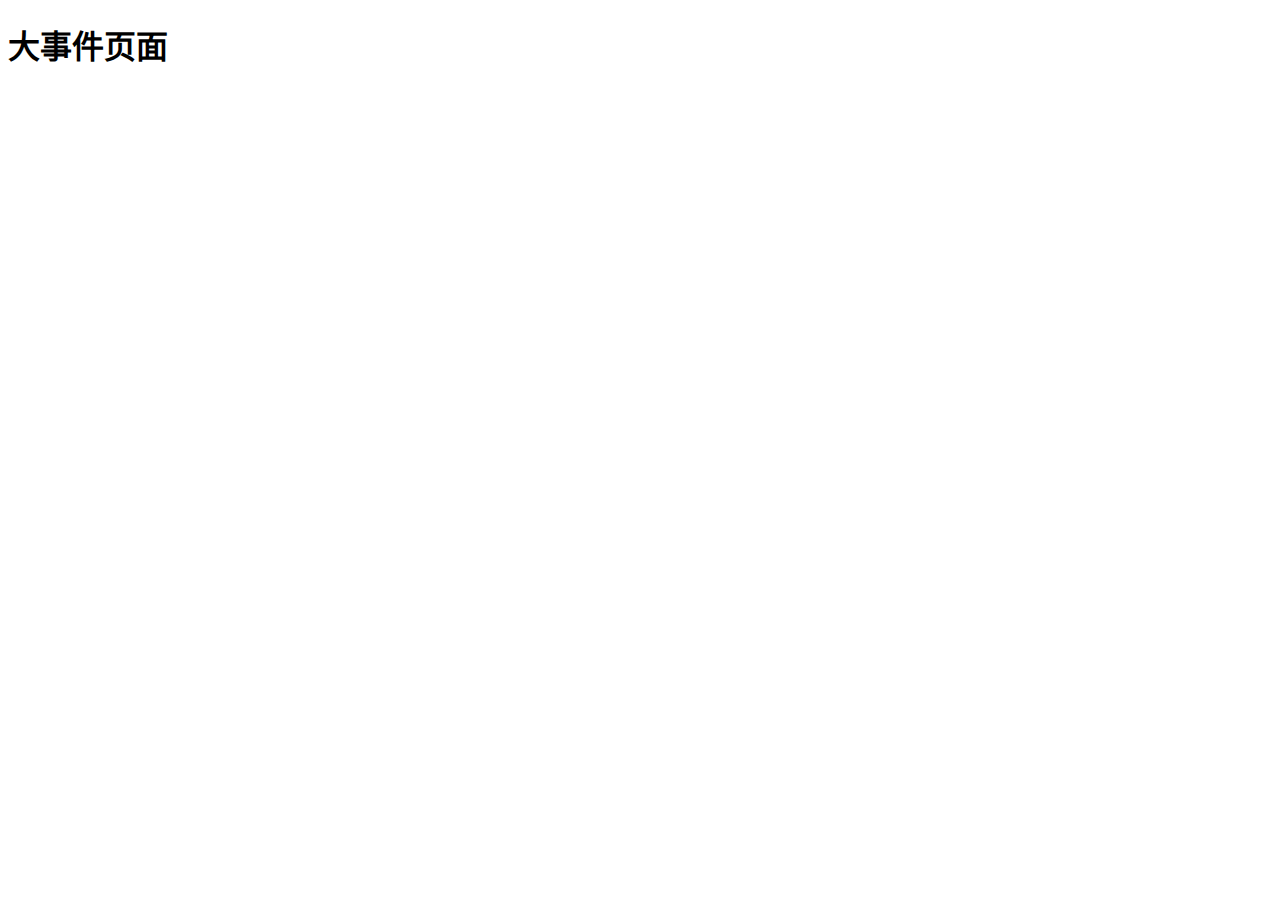
==== index.html @ eaea3ebf "完成了登录和注册功能2" ====
<!DOCTYPE html>
<html lang="zh-CN">

<head>
  <meta charset="UTF-8">
  <meta name="viewport" content="width=device-width, initial-scale=1.0">
  <title>Document</title>
</head>

<body>
  <h1>大事件页面</h1>
</body>

</html>
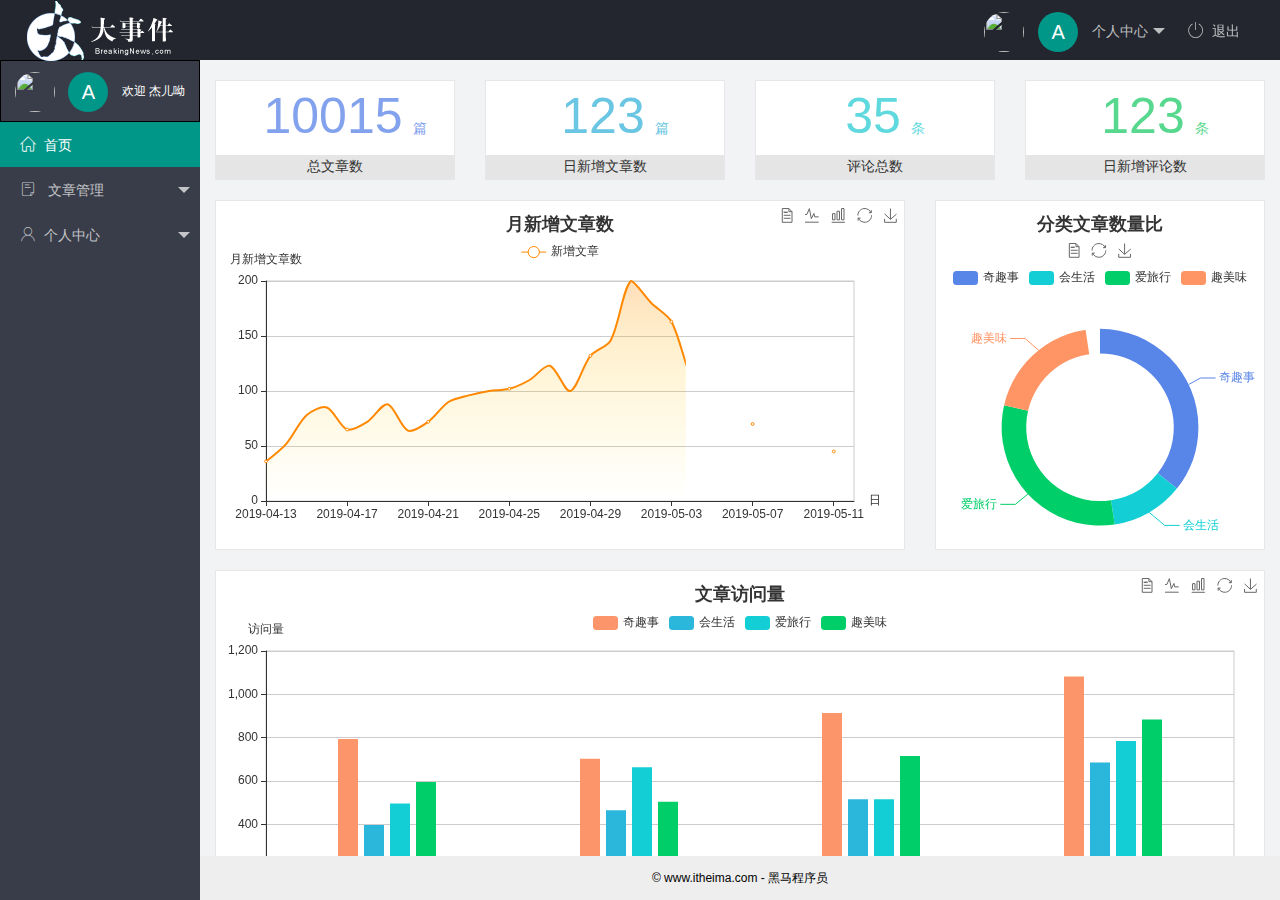
==== commit cb0f5288: "后台主页完成2" ====
--- a/index.html
+++ b/index.html
@@ -1,14 +1,103 @@
 <!DOCTYPE html>
-<html lang="zh-CN">
+<html>
 
 <head>
-  <meta charset="UTF-8">
-  <meta name="viewport" content="width=device-width, initial-scale=1.0">
-  <title>Document</title>
+  <meta charset="utf-8">
+  <meta name="viewport" content="width=device-width, initial-scale=1, maximum-scale=1">
+  <title>大事件-后台主页</title>
+  <!-- 引入layui的css -->
+  <link rel="stylesheet" href="/assets/lib/layui/css/layui.css">
+  <!-- 引入外部图标的样式 -->
+  <link rel="stylesheet" href="/assets/fonts/iconfont.css">
+  <!-- 引入首页css -->
+  <link rel="stylesheet" href="/assets/css/index.css">
 </head>
 
-<body>
-  <h1>大事件页面</h1>
+<body class="layui-layout-body">
+  <div class="layui-layout layui-layout-admin">
+    <div class="layui-header">
+      <div class="layui-logo">
+        <img src="/assets/images/logo.png" alt="">
+      </div>
+      <!-- 头部区域（可配合layui已有的水平导航） -->
+      <ul class="layui-nav layui-layout-right">
+        <li class="layui-nav-item">
+          <a href="javascript:;" class="userinfo">
+            <img src="http://t.cn/RCzsdCq" class="layui-nav-img">
+            <span class="user-avatat">A</span>
+            个人中心
+          </a>
+          <dl class="layui-nav-child">
+            <dd><a href="">基本资料</a></dd>
+            <dd><a href="">更换头像</a></dd>
+            <dd><a href="">重置密码</a></dd>
+          </dl>
+        </li>
+        <li class="layui-nav-item"><a href="javascript:;" id="btnLogout">
+            <span class="iconfont icon-tuichu"></span>退出</a></li>
+      </ul>
+    </div>
+
+    <div class="layui-side layui-bg-black">
+      <div class="layui-side-scroll">
+        <!-- 左侧头像 -->
+        <div class="userinfo">
+          <img src="http://t.cn/RCzsdCq" class="layui-nav-img">
+          <span class="user-avatat">A</span>
+          <span id="welcome">欢迎 杰儿呦</span>
+        </div>
+        <!-- 左侧导航区域（可配合layui已有的垂直导航） -->
+        <ul class="layui-nav layui-nav-tree" lay-filter="test">
+          <li class="layui-nav-item layui-this">
+            <a href=""><span class="iconfont icon-home"></span>首页</a>
+          </li>
+          <li class="layui-nav-item  ">
+            <a class="" href="javascript:;">
+              <span class="iconfont icon-16"></span>
+              文章管理</a>
+            <dl class="layui-nav-child">
+              <dd><a href="javascript:;">
+                  <i class="layui-icon layui-icon-app"></i>文章类别</a></dd>
+              <dd><a href="javascript:;">
+                  <i class="layui-icon layui-icon-app"></i>文章列表</a></dd>
+              <dd><a href="javascript:;">
+                  <i class="layui-icon layui-icon-app"></i>发表文章</a></dd>
+            </dl>
+          </li>
+          <li class="layui-nav-item">
+            <a href="javascript:;">
+              <span class="iconfont icon-user"></span>个人中心</a>
+            <dl class="layui-nav-child">
+              <dd><a href="javascript:;">
+                  <i class="layui-icon layui-icon-app"></i>基本资料</a></dd>
+              <dd><a href="javascript:;">
+                  <i class="layui-icon layui-icon-app"></i>更换头像</a></dd>
+              <dd><a href="javascript:;">
+                  <i class="layui-icon layui-icon-app"></i>重置密码</a></dd>
+            </dl>
+          </li>
+        </ul>
+      </div>
+    </div>
+
+    <div class="layui-body">
+      <!-- 内容主体区域 -->
+      <iframe name="fm" src="/home/dashboard.html" frameborder="0"></iframe>
+    </div>
+
+    <div class="layui-footer">
+      <!-- 底部固定区域 -->
+      © www.itheima.com - 黑马程序员
+    </div>
+  </div>
+  <!-- 引入layui的js 它里面没有window.onload只能写在最下面-->
+  <script src="/assets/lib/layui/layui.all.js"></script>
+  <!-- 引入jQuery -->
+  <script src="/assets/lib/jquery.js"></script>
+  <!-- 引入自己封装的baseAPI.js -->
+  <script src="/assets/js/baseAPI.js"></script>
+  <!-- 引入自己的js文件 -->
+  <script src="/assets/js/index.js"></script>
 </body>
 
 </html>--- a/assets/lib/layui/css/layui.css
+++ b/assets/lib/layui/css/layui.css
@@ -0,0 +1,2 @@
+/** layui-v2.5.5 MIT License By https://www.layui.com */
+ .layui-inline,img{display:inline-block;vertical-align:middle}h1,h2,h3,h4,h5,h6{font-weight:400}.layui-edge,.layui-header,.layui-inline,.layui-main{position:relative}.layui-body,.layui-edge,.layui-elip{overflow:hidden}.layui-btn,.layui-edge,.layui-inline,img{vertical-align:middle}.layui-btn,.layui-disabled,.layui-icon,.layui-unselect{-moz-user-select:none;-webkit-user-select:none;-ms-user-select:none}.layui-elip,.layui-form-checkbox span,.layui-form-pane .layui-form-label{text-overflow:ellipsis;white-space:nowrap}.layui-breadcrumb,.layui-tree-btnGroup{visibility:hidden}blockquote,body,button,dd,div,dl,dt,form,h1,h2,h3,h4,h5,h6,input,li,ol,p,pre,td,textarea,th,ul{margin:0;padding:0;-webkit-tap-highlight-color:rgba(0,0,0,0)}a:active,a:hover{outline:0}img{border:none}li{list-style:none}table{border-collapse:collapse;border-spacing:0}h4,h5,h6{font-size:100%}button,input,optgroup,option,select,textarea{font-family:inherit;font-size:inherit;font-style:inherit;font-weight:inherit;outline:0}pre{white-space:pre-wrap;white-space:-moz-pre-wrap;white-space:-pre-wrap;white-space:-o-pre-wrap;word-wrap:break-word}body{line-height:24px;font:14px Helvetica Neue,Helvetica,PingFang SC,Tahoma,Arial,sans-serif}hr{height:1px;margin:10px 0;border:0;clear:both}a{color:#333;text-decoration:none}a:hover{color:#777}a cite{font-style:normal;*cursor:pointer}.layui-border-box,.layui-border-box *{box-sizing:border-box}.layui-box,.layui-box *{box-sizing:content-box}.layui-clear{clear:both;*zoom:1}.layui-clear:after{content:'\20';clear:both;*zoom:1;display:block;height:0}.layui-inline{*display:inline;*zoom:1}.layui-edge{display:inline-block;width:0;height:0;border-width:6px;border-style:dashed;border-color:transparent}.layui-edge-top{top:-4px;border-bottom-color:#999;border-bottom-style:solid}.layui-edge-right{border-left-color:#999;border-left-style:solid}.layui-edge-bottom{top:2px;border-top-color:#999;border-top-style:solid}.layui-edge-left{border-right-color:#999;border-right-style:solid}.layui-disabled,.layui-disabled:hover{color:#d2d2d2!important;cursor:not-allowed!important}.layui-circle{border-radius:100%}.layui-show{display:block!important}.layui-hide{display:none!important}@font-face{font-family:layui-icon;src:url(../font/iconfont.eot?v=250);src:url(../font/iconfont.eot?v=250#iefix) format('embedded-opentype'),url(../font/iconfont.woff2?v=250) format('woff2'),url(../font/iconfont.woff?v=250) format('woff'),url(../font/iconfont.ttf?v=250) format('truetype'),url(../font/iconfont.svg?v=250#layui-icon) format('svg')}.layui-icon{font-family:layui-icon!important;font-size:16px;font-style:normal;-webkit-font-smoothing:antialiased;-moz-osx-font-smoothing:grayscale}.layui-icon-reply-fill:before{content:"\e611"}.layui-icon-set-fill:before{content:"\e614"}.layui-icon-menu-fill:before{content:"\e60f"}.layui-icon-search:before{content:"\e615"}.layui-icon-share:before{content:"\e641"}.layui-icon-set-sm:before{content:"\e620"}.layui-icon-engine:before{content:"\e628"}.layui-icon-close:before{content:"\1006"}.layui-icon-close-fill:before{content:"\1007"}.layui-icon-chart-screen:before{content:"\e629"}.layui-icon-star:before{content:"\e600"}.layui-icon-circle-dot:before{content:"\e617"}.layui-icon-chat:before{content:"\e606"}.layui-icon-release:before{content:"\e609"}.layui-icon-list:before{content:"\e60a"}.layui-icon-chart:before{content:"\e62c"}.layui-icon-ok-circle:before{content:"\1005"}.layui-icon-layim-theme:before{content:"\e61b"}.layui-icon-table:before{content:"\e62d"}.layui-icon-right:before{content:"\e602"}.layui-icon-left:before{content:"\e603"}.layui-icon-cart-simple:before{content:"\e698"}.layui-icon-face-cry:before{content:"\e69c"}.layui-icon-face-smile:before{content:"\e6af"}.layui-icon-survey:before{content:"\e6b2"}.layui-icon-tree:before{content:"\e62e"}.layui-icon-upload-circle:before{content:"\e62f"}.layui-icon-add-circle:before{content:"\e61f"}.layui-icon-download-circle:before{content:"\e601"}.layui-icon-templeate-1:before{content:"\e630"}.layui-icon-util:before{content:"\e631"}.layui-icon-face-surprised:before{content:"\e664"}.layui-icon-edit:before{content:"\e642"}.layui-icon-speaker:before{content:"\e645"}.layui-icon-down:before{content:"\e61a"}.layui-icon-file:before{content:"\e621"}.layui-icon-layouts:before{content:"\e632"}.layui-icon-rate-half:before{content:"\e6c9"}.layui-icon-add-circle-fine:before{content:"\e608"}.layui-icon-prev-circle:before{content:"\e633"}.layui-icon-read:before{content:"\e705"}.layui-icon-404:before{content:"\e61c"}.layui-icon-carousel:before{content:"\e634"}.layui-icon-help:before{content:"\e607"}.layui-icon-code-circle:before{content:"\e635"}.layui-icon-water:before{content:"\e636"}.layui-icon-username:before{content:"\e66f"}.layui-icon-find-fill:before{content:"\e670"}.layui-icon-about:before{content:"\e60b"}.layui-icon-location:before{content:"\e715"}.layui-icon-up:before{content:"\e619"}.layui-icon-pause:before{content:"\e651"}.layui-icon-date:before{content:"\e637"}.layui-icon-layim-uploadfile:before{content:"\e61d"}.layui-icon-delete:before{content:"\e640"}.layui-icon-play:before{content:"\e652"}.layui-icon-top:before{content:"\e604"}.layui-icon-friends:before{content:"\e612"}.layui-icon-refresh-3:before{content:"\e9aa"}.layui-icon-ok:before{content:"\e605"}.layui-icon-layer:before{content:"\e638"}.layui-icon-face-smile-fine:before{content:"\e60c"}.layui-icon-dollar:before{content:"\e659"}.layui-icon-group:before{content:"\e613"}.layui-icon-layim-download:before{content:"\e61e"}.layui-icon-picture-fine:before{content:"\e60d"}.layui-icon-link:before{content:"\e64c"}.layui-icon-diamond:before{content:"\e735"}.layui-icon-log:before{content:"\e60e"}.layui-icon-rate-solid:before{content:"\e67a"}.layui-icon-fonts-del:before{content:"\e64f"}.layui-icon-unlink:before{content:"\e64d"}.layui-icon-fonts-clear:before{content:"\e639"}.layui-icon-triangle-r:before{content:"\e623"}.layui-icon-circle:before{content:"\e63f"}.layui-icon-radio:before{content:"\e643"}.layui-icon-align-center:before{content:"\e647"}.layui-icon-align-right:before{content:"\e648"}.layui-icon-align-left:before{content:"\e649"}.layui-icon-loading-1:before{content:"\e63e"}.layui-icon-return:before{content:"\e65c"}.layui-icon-fonts-strong:before{content:"\e62b"}.layui-icon-upload:before{content:"\e67c"}.layui-icon-dialogue:before{content:"\e63a"}.layui-icon-video:before{content:"\e6ed"}.layui-icon-headset:before{content:"\e6fc"}.layui-icon-cellphone-fine:before{content:"\e63b"}.layui-icon-add-1:before{content:"\e654"}.layui-icon-face-smile-b:before{content:"\e650"}.layui-icon-fonts-html:before{content:"\e64b"}.layui-icon-form:before{content:"\e63c"}.layui-icon-cart:before{content:"\e657"}.layui-icon-camera-fill:before{content:"\e65d"}.layui-icon-tabs:before{content:"\e62a"}.layui-icon-fonts-code:before{content:"\e64e"}.layui-icon-fire:before{content:"\e756"}.layui-icon-set:before{content:"\e716"}.layui-icon-fonts-u:before{content:"\e646"}.layui-icon-triangle-d:before{content:"\e625"}.layui-icon-tips:before{content:"\e702"}.layui-icon-picture:before{content:"\e64a"}.layui-icon-more-vertical:before{content:"\e671"}.layui-icon-flag:before{content:"\e66c"}.layui-icon-loading:before{content:"\e63d"}.layui-icon-fonts-i:before{content:"\e644"}.layui-icon-refresh-1:before{content:"\e666"}.layui-icon-rmb:before{content:"\e65e"}.layui-icon-home:before{content:"\e68e"}.layui-icon-user:before{content:"\e770"}.layui-icon-notice:before{content:"\e667"}.layui-icon-login-weibo:before{content:"\e675"}.layui-icon-voice:before{content:"\e688"}.layui-icon-upload-drag:before{content:"\e681"}.layui-icon-login-qq:before{content:"\e676"}.layui-icon-snowflake:before{content:"\e6b1"}.layui-icon-file-b:before{content:"\e655"}.layui-icon-template:before{content:"\e663"}.layui-icon-auz:before{content:"\e672"}.layui-icon-console:before{content:"\e665"}.layui-icon-app:before{content:"\e653"}.layui-icon-prev:before{content:"\e65a"}.layui-icon-website:before{content:"\e7ae"}.layui-icon-next:before{content:"\e65b"}.layui-icon-component:before{content:"\e857"}.layui-icon-more:before{content:"\e65f"}.layui-icon-login-wechat:before{content:"\e677"}.layui-icon-shrink-right:before{content:"\e668"}.layui-icon-spread-left:before{content:"\e66b"}.layui-icon-camera:before{content:"\e660"}.layui-icon-note:before{content:"\e66e"}.layui-icon-refresh:before{content:"\e669"}.layui-icon-female:before{content:"\e661"}.layui-icon-male:before{content:"\e662"}.layui-icon-password:before{content:"\e673"}.layui-icon-senior:before{content:"\e674"}.layui-icon-theme:before{content:"\e66a"}.layui-icon-tread:before{content:"\e6c5"}.layui-icon-praise:before{content:"\e6c6"}.layui-icon-star-fill:before{content:"\e658"}.layui-icon-rate:before{content:"\e67b"}.layui-icon-template-1:before{content:"\e656"}.layui-icon-vercode:before{content:"\e679"}.layui-icon-cellphone:before{content:"\e678"}.layui-icon-screen-full:before{content:"\e622"}.layui-icon-screen-restore:before{content:"\e758"}.layui-icon-cols:before{content:"\e610"}.layui-icon-export:before{content:"\e67d"}.layui-icon-print:before{content:"\e66d"}.layui-icon-slider:before{content:"\e714"}.layui-icon-addition:before{content:"\e624"}.layui-icon-subtraction:before{content:"\e67e"}.layui-icon-service:before{content:"\e626"}.layui-icon-transfer:before{content:"\e691"}.layui-main{width:1140px;margin:0 auto}.layui-header{z-index:1000;height:60px}.layui-header a:hover{transition:all .5s;-webkit-transition:all .5s}.layui-side{position:fixed;left:0;top:0;bottom:0;z-index:999;width:200px;overflow-x:hidden}.layui-side-scroll{position:relative;width:220px;height:100%;overflow-x:hidden}.layui-body{position:absolute;left:200px;right:0;top:0;bottom:0;z-index:998;width:auto;overflow-y:auto;box-sizing:border-box}.layui-layout-body{overflow:hidden}.layui-layout-admin .layui-header{background-color:#23262E}.layui-layout-admin .layui-side{top:60px;width:200px;overflow-x:hidden}.layui-layout-admin .layui-body{position:fixed;top:60px;bottom:44px}.layui-layout-admin .layui-main{width:auto;margin:0 15px}.layui-layout-admin .layui-footer{position:fixed;left:200px;right:0;bottom:0;height:44px;line-height:44px;padding:0 15px;background-color:#eee}.layui-layout-admin .layui-logo{position:absolute;left:0;top:0;width:200px;height:100%;line-height:60px;text-align:center;color:#009688;font-size:16px}.layui-layout-admin .layui-header .layui-nav{background:0 0}.layui-layout-left{position:absolute!important;left:200px;top:0}.layui-layout-right{position:absolute!important;right:0;top:0}.layui-container{position:relative;margin:0 auto;padding:0 15px;box-sizing:border-box}.layui-fluid{position:relative;margin:0 auto;padding:0 15px}.layui-row:after,.layui-row:before{content:'';display:block;clear:both}.layui-col-lg1,.layui-col-lg10,.layui-col-lg11,.layui-col-lg12,.layui-col-lg2,.layui-col-lg3,.layui-col-lg4,.layui-col-lg5,.layui-col-lg6,.layui-col-lg7,.layui-col-lg8,.layui-col-lg9,.layui-col-md1,.layui-col-md10,.layui-col-md11,.layui-col-md12,.layui-col-md2,.layui-col-md3,.layui-col-md4,.layui-col-md5,.layui-col-md6,.layui-col-md7,.layui-col-md8,.layui-col-md9,.layui-col-sm1,.layui-col-sm10,.layui-col-sm11,.layui-col-sm12,.layui-col-sm2,.layui-col-sm3,.layui-col-sm4,.layui-col-sm5,.layui-col-sm6,.layui-col-sm7,.layui-col-sm8,.layui-col-sm9,.layui-col-xs1,.layui-col-xs10,.layui-col-xs11,.layui-col-xs12,.layui-col-xs2,.layui-col-xs3,.layui-col-xs4,.layui-col-xs5,.layui-col-xs6,.layui-col-xs7,.layui-col-xs8,.layui-col-xs9{position:relative;display:block;box-sizing:border-box}.layui-col-xs1,.layui-col-xs10,.layui-col-xs11,.layui-col-xs12,.layui-col-xs2,.layui-col-xs3,.layui-col-xs4,.layui-col-xs5,.layui-col-xs6,.layui-col-xs7,.layui-col-xs8,.layui-col-xs9{float:left}.layui-col-xs1{width:8.33333333%}.layui-col-xs2{width:16.66666667%}.layui-col-xs3{width:25%}.layui-col-xs4{width:33.33333333%}.layui-col-xs5{width:41.66666667%}.layui-col-xs6{width:50%}.layui-col-xs7{width:58.33333333%}.layui-col-xs8{width:66.66666667%}.layui-col-xs9{width:75%}.layui-col-xs10{width:83.33333333%}.layui-col-xs11{width:91.66666667%}.layui-col-xs12{width:100%}.layui-col-xs-offset1{margin-left:8.33333333%}.layui-col-xs-offset2{margin-left:16.66666667%}.layui-col-xs-offset3{margin-left:25%}.layui-col-xs-offset4{margin-left:33.33333333%}.layui-col-xs-offset5{margin-left:41.66666667%}.layui-col-xs-offset6{margin-left:50%}.layui-col-xs-offset7{margin-left:58.33333333%}.layui-col-xs-offset8{margin-left:66.66666667%}.layui-col-xs-offset9{margin-left:75%}.layui-col-xs-offset10{margin-left:83.33333333%}.layui-col-xs-offset11{margin-left:91.66666667%}.layui-col-xs-offset12{margin-left:100%}@media screen and (max-width:768px){.layui-hide-xs{display:none!important}.layui-show-xs-block{display:block!important}.layui-show-xs-inline{display:inline!important}.layui-show-xs-inline-block{display:inline-block!important}}@media screen and (min-width:768px){.layui-container{width:750px}.layui-hide-sm{display:none!important}.layui-show-sm-block{display:block!important}.layui-show-sm-inline{display:inline!important}.layui-show-sm-inline-block{display:inline-block!important}.layui-col-sm1,.layui-col-sm10,.layui-col-sm11,.layui-col-sm12,.layui-col-sm2,.layui-col-sm3,.layui-col-sm4,.layui-col-sm5,.layui-col-sm6,.layui-col-sm7,.layui-col-sm8,.layui-col-sm9{float:left}.layui-col-sm1{width:8.33333333%}.layui-col-sm2{width:16.66666667%}.layui-col-sm3{width:25%}.layui-col-sm4{width:33.33333333%}.layui-col-sm5{width:41.66666667%}.layui-col-sm6{width:50%}.layui-col-sm7{width:58.33333333%}.layui-col-sm8{width:66.66666667%}.layui-col-sm9{width:75%}.layui-col-sm10{width:83.33333333%}.layui-col-sm11{width:91.66666667%}.layui-col-sm12{width:100%}.layui-col-sm-offset1{margin-left:8.33333333%}.layui-col-sm-offset2{margin-left:16.66666667%}.layui-col-sm-offset3{margin-left:25%}.layui-col-sm-offset4{margin-left:33.33333333%}.layui-col-sm-offset5{margin-left:41.66666667%}.layui-col-sm-offset6{margin-left:50%}.layui-col-sm-offset7{margin-left:58.33333333%}.layui-col-sm-offset8{margin-left:66.66666667%}.layui-col-sm-offset9{margin-left:75%}.layui-col-sm-offset10{margin-left:83.33333333%}.layui-col-sm-offset11{margin-left:91.66666667%}.layui-col-sm-offset12{margin-left:100%}}@media screen and (min-width:992px){.layui-container{width:970px}.layui-hide-md{display:none!important}.layui-show-md-block{display:block!important}.layui-show-md-inline{display:inline!important}.layui-show-md-inline-block{display:inline-block!important}.layui-col-md1,.layui-col-md10,.layui-col-md11,.layui-col-md12,.layui-col-md2,.layui-col-md3,.layui-col-md4,.layui-col-md5,.layui-col-md6,.layui-col-md7,.layui-col-md8,.layui-col-md9{float:left}.layui-col-md1{width:8.33333333%}.layui-col-md2{width:16.66666667%}.layui-col-md3{width:25%}.layui-col-md4{width:33.33333333%}.layui-col-md5{width:41.66666667%}.layui-col-md6{width:50%}.layui-col-md7{width:58.33333333%}.layui-col-md8{width:66.66666667%}.layui-col-md9{width:75%}.layui-col-md10{width:83.33333333%}.layui-col-md11{width:91.66666667%}.layui-col-md12{width:100%}.layui-col-md-offset1{margin-left:8.33333333%}.layui-col-md-offset2{margin-left:16.66666667%}.layui-col-md-offset3{margin-left:25%}.layui-col-md-offset4{margin-left:33.33333333%}.layui-col-md-offset5{margin-left:41.66666667%}.layui-col-md-offset6{margin-left:50%}.layui-col-md-offset7{margin-left:58.33333333%}.layui-col-md-offset8{margin-left:66.66666667%}.layui-col-md-offset9{margin-left:75%}.layui-col-md-offset10{margin-left:83.33333333%}.layui-col-md-offset11{margin-left:91.66666667%}.layui-col-md-offset12{margin-left:100%}}@media screen and (min-width:1200px){.layui-container{width:1170px}.layui-hide-lg{display:none!important}.layui-show-lg-block{display:block!important}.layui-show-lg-inline{display:inline!important}.layui-show-lg-inline-block{display:inline-block!important}.layui-col-lg1,.layui-col-lg10,.layui-col-lg11,.layui-col-lg12,.layui-col-lg2,.layui-col-lg3,.layui-col-lg4,.layui-col-lg5,.layui-col-lg6,.layui-col-lg7,.layui-col-lg8,.layui-col-lg9{float:left}.layui-col-lg1{width:8.33333333%}.layui-col-lg2{width:16.66666667%}.layui-col-lg3{width:25%}.layui-col-lg4{width:33.33333333%}.layui-col-lg5{width:41.66666667%}.layui-col-lg6{width:50%}.layui-col-lg7{width:58.33333333%}.layui-col-lg8{width:66.66666667%}.layui-col-lg9{width:75%}.layui-col-lg10{width:83.33333333%}.layui-col-lg11{width:91.66666667%}.layui-col-lg12{width:100%}.layui-col-lg-offset1{margin-left:8.33333333%}.layui-col-lg-offset2{margin-left:16.66666667%}.layui-col-lg-offset3{margin-left:25%}.layui-col-lg-offset4{margin-left:33.33333333%}.layui-col-lg-offset5{margin-left:41.66666667%}.layui-col-lg-offset6{margin-left:50%}.layui-col-lg-offset7{margin-left:58.33333333%}.layui-col-lg-offset8{margin-left:66.66666667%}.layui-col-lg-offset9{margin-left:75%}.layui-col-lg-offset10{margin-left:83.33333333%}.layui-col-lg-offset11{margin-left:91.66666667%}.layui-col-lg-offset12{margin-left:100%}}.layui-col-space1{margin:-.5px}.layui-col-space1>*{padding:.5px}.layui-col-space3{margin:-1.5px}.layui-col-space3>*{padding:1.5px}.layui-col-space5{margin:-2.5px}.layui-col-space5>*{padding:2.5px}.layui-col-space8{margin:-3.5px}.layui-col-space8>*{padding:3.5px}.layui-col-space10{margin:-5px}.layui-col-space10>*{padding:5px}.layui-col-space12{margin:-6px}.layui-col-space12>*{padding:6px}.layui-col-space15{margin:-7.5px}.layui-col-space15>*{padding:7.5px}.layui-col-space18{margin:-9px}.layui-col-space18>*{padding:9px}.layui-col-space20{margin:-10px}.layui-col-space20>*{padding:10px}.layui-col-space22{margin:-11px}.layui-col-space22>*{padding:11px}.layui-col-space25{margin:-12.5px}.layui-col-space25>*{padding:12.5px}.layui-col-space30{margin:-15px}.layui-col-space30>*{padding:15px}.layui-btn,.layui-input,.layui-select,.layui-textarea,.layui-upload-button{outline:0;-webkit-appearance:none;transition:all .3s;-webkit-transition:all .3s;box-sizing:border-box}.layui-elem-quote{margin-bottom:10px;padding:15px;line-height:22px;border-left:5px solid #009688;border-radius:0 2px 2px 0;background-color:#f2f2f2}.layui-quote-nm{border-style:solid;border-width:1px 1px 1px 5px;background:0 0}.layui-elem-field{margin-bottom:10px;padding:0;border-width:1px;border-style:solid}.layui-elem-field legend{margin-left:20px;padding:0 10px;font-size:20px;font-weight:300}.layui-field-title{margin:10px 0 20px;border-width:1px 0 0}.layui-field-box{padding:10px 15px}.layui-field-title .layui-field-box{padding:10px 0}.layui-progress{position:relative;height:6px;border-radius:20px;background-color:#e2e2e2}.layui-progress-bar{position:absolute;left:0;top:0;width:0;max-width:100%;height:6px;border-radius:20px;text-align:right;background-color:#5FB878;transition:all .3s;-webkit-transition:all .3s}.layui-progress-big,.layui-progress-big .layui-progress-bar{height:18px;line-height:18px}.layui-progress-text{position:relative;top:-20px;line-height:18px;font-size:12px;color:#666}.layui-progress-big .layui-progress-text{position:static;padding:0 10px;color:#fff}.layui-collapse{border-width:1px;border-style:solid;border-radius:2px}.layui-colla-content,.layui-colla-item{border-top-width:1px;border-top-style:solid}.layui-colla-item:first-child{border-top:none}.layui-colla-title{position:relative;height:42px;line-height:42px;padding:0 15px 0 35px;color:#333;background-color:#f2f2f2;cursor:pointer;font-size:14px;overflow:hidden}.layui-colla-content{display:none;padding:10px 15px;line-height:22px;color:#666}.layui-colla-icon{position:absolute;left:15px;top:0;font-size:14px}.layui-card{margin-bottom:15px;border-radius:2px;background-color:#fff;box-shadow:0 1px 2px 0 rgba(0,0,0,.05)}.layui-card:last-child{margin-bottom:0}.layui-card-header{position:relative;height:42px;line-height:42px;padding:0 15px;border-bottom:1px solid #f6f6f6;color:#333;border-radius:2px 2px 0 0;font-size:14px}.layui-bg-black,.layui-bg-blue,.layui-bg-cyan,.layui-bg-green,.layui-bg-orange,.layui-bg-red{color:#fff!important}.layui-card-body{position:relative;padding:10px 15px;line-height:24px}.layui-card-body[pad15]{padding:15px}.layui-card-body[pad20]{padding:20px}.layui-card-body .layui-table{margin:5px 0}.layui-card .layui-tab{margin:0}.layui-panel-window{position:relative;padding:15px;border-radius:0;border-top:5px solid #E6E6E6;background-color:#fff}.layui-auxiliar-moving{position:fixed;left:0;right:0;top:0;bottom:0;width:100%;height:100%;background:0 0;z-index:9999999999}.layui-form-label,.layui-form-mid,.layui-form-select,.layui-input-block,.layui-input-inline,.layui-textarea{position:relative}.layui-bg-red{background-color:#FF5722!important}.layui-bg-orange{background-color:#FFB800!important}.layui-bg-green{background-color:#009688!important}.layui-bg-cyan{background-color:#2F4056!important}.layui-bg-blue{background-color:#1E9FFF!important}.layui-bg-black{background-color:#393D49!important}.layui-bg-gray{background-color:#eee!important;color:#666!important}.layui-badge-rim,.layui-colla-content,.layui-colla-item,.layui-collapse,.layui-elem-field,.layui-form-pane .layui-form-item[pane],.layui-form-pane .layui-form-label,.layui-input,.layui-layedit,.layui-layedit-tool,.layui-quote-nm,.layui-select,.layui-tab-bar,.layui-tab-card,.layui-tab-title,.layui-tab-title .layui-this:after,.layui-textarea{border-color:#e6e6e6}.layui-timeline-item:before,hr{background-color:#e6e6e6}.layui-text{line-height:22px;font-size:14px;color:#666}.layui-text h1,.layui-text h2,.layui-text h3{font-weight:500;color:#333}.layui-text h1{font-size:30px}.layui-text h2{font-size:24px}.layui-text h3{font-size:18px}.layui-text a:not(.layui-btn){color:#01AAED}.layui-text a:not(.layui-btn):hover{text-decoration:underline}.layui-text ul{padding:5px 0 5px 15px}.layui-text ul li{margin-top:5px;list-style-type:disc}.layui-text em,.layui-word-aux{color:#999!important;padding:0 5px!important}.layui-btn{display:inline-block;height:38px;line-height:38px;padding:0 18px;background-color:#009688;color:#fff;white-space:nowrap;text-align:center;font-size:14px;border:none;border-radius:2px;cursor:pointer}.layui-btn:hover{opacity:.8;filter:alpha(opacity=80);color:#fff}.layui-btn:active{opacity:1;filter:alpha(opacity=100)}.layui-btn+.layui-btn{margin-left:10px}.layui-btn-container{font-size:0}.layui-btn-container .layui-btn{margin-right:10px;margin-bottom:10px}.layui-btn-container .layui-btn+.layui-btn{margin-left:0}.layui-table .layui-btn-container .layui-btn{margin-bottom:9px}.layui-btn-radius{border-radius:100px}.layui-btn .layui-icon{margin-right:3px;font-size:18px;vertical-align:bottom;vertical-align:middle\9}.layui-btn-primary{border:1px solid #C9C9C9;background-color:#fff;color:#555}.layui-btn-primary:hover{border-color:#009688;color:#333}.layui-btn-normal{background-color:#1E9FFF}.layui-btn-warm{background-color:#FFB800}.layui-btn-danger{background-color:#FF5722}.layui-btn-checked{background-color:#5FB878}.layui-btn-disabled,.layui-btn-disabled:active,.layui-btn-disabled:hover{border:1px solid #e6e6e6;background-color:#FBFBFB;color:#C9C9C9;cursor:not-allowed;opacity:1}.layui-btn-lg{height:44px;line-height:44px;padding:0 25px;font-size:16px}.layui-btn-sm{height:30px;line-height:30px;padding:0 10px;font-size:12px}.layui-btn-sm i{font-size:16px!important}.layui-btn-xs{height:22px;line-height:22px;padding:0 5px;font-size:12px}.layui-btn-xs i{font-size:14px!important}.layui-btn-group{display:inline-block;vertical-align:middle;font-size:0}.layui-btn-group .layui-btn{margin-left:0!important;margin-right:0!important;border-left:1px solid rgba(255,255,255,.5);border-radius:0}.layui-btn-group .layui-btn-primary{border-left:none}.layui-btn-group .layui-btn-primary:hover{border-color:#C9C9C9;color:#009688}.layui-btn-group .layui-btn:first-child{border-left:none;border-radius:2px 0 0 2px}.layui-btn-group .layui-btn-primary:first-child{border-left:1px solid #c9c9c9}.layui-btn-group .layui-btn:last-child{border-radius:0 2px 2px 0}.layui-btn-group .layui-btn+.layui-btn{margin-left:0}.layui-btn-group+.layui-btn-group{margin-left:10px}.layui-btn-fluid{width:100%}.layui-input,.layui-select,.layui-textarea{height:38px;line-height:1.3;line-height:38px\9;border-width:1px;border-style:solid;background-color:#fff;border-radius:2px}.layui-input::-webkit-input-placeholder,.layui-select::-webkit-input-placeholder,.layui-textarea::-webkit-input-placeholder{line-height:1.3}.layui-input,.layui-textarea{display:block;width:100%;padding-left:10px}.layui-input:hover,.layui-textarea:hover{border-color:#D2D2D2!important}.layui-input:focus,.layui-textarea:focus{border-color:#C9C9C9!important}.layui-textarea{min-height:100px;height:auto;line-height:20px;padding:6px 10px;resize:vertical}.layui-select{padding:0 10px}.layui-form input[type=checkbox],.layui-form input[type=radio],.layui-form select{display:none}.layui-form [lay-ignore]{display:initial}.layui-form-item{margin-bottom:15px;clear:both;*zoom:1}.layui-form-item:after{content:'\20';clear:both;*zoom:1;display:block;height:0}.layui-form-label{float:left;display:block;padding:9px 15px;width:80px;font-weight:400;line-height:20px;text-align:right}.layui-form-label-col{display:block;float:none;padding:9px 0;line-height:20px;text-align:left}.layui-form-item .layui-inline{margin-bottom:5px;margin-right:10px}.layui-input-block{margin-left:110px;min-height:36px}.layui-input-inline{display:inline-block;vertical-align:middle}.layui-form-item .layui-input-inline{float:left;width:190px;margin-right:10px}.layui-form-text .layui-input-inline{width:auto}.layui-form-mid{float:left;display:block;padding:9px 0!important;line-height:20px;margin-right:10px}.layui-form-danger+.layui-form-select .layui-input,.layui-form-danger:focus{border-color:#FF5722!important}.layui-form-select .layui-input{padding-right:30px;cursor:pointer}.layui-form-select .layui-edge{position:absolute;right:10px;top:50%;margin-top:-3px;cursor:pointer;border-width:6px;border-top-color:#c2c2c2;border-top-style:solid;transition:all .3s;-webkit-transition:all .3s}.layui-form-select dl{display:none;position:absolute;left:0;top:42px;padding:5px 0;z-index:899;min-width:100%;border:1px solid #d2d2d2;max-height:300px;overflow-y:auto;background-color:#fff;border-radius:2px;box-shadow:0 2px 4px rgba(0,0,0,.12);box-sizing:border-box}.layui-form-select dl dd,.layui-form-select dl dt{padding:0 10px;line-height:36px;white-space:nowrap;overflow:hidden;text-overflow:ellipsis}.layui-form-select dl dt{font-size:12px;color:#999}.layui-form-select dl dd{cursor:pointer}.layui-form-select dl dd:hover{background-color:#f2f2f2;-webkit-transition:.5s all;transition:.5s all}.layui-form-select .layui-select-group dd{padding-left:20px}.layui-form-select dl dd.layui-select-tips{padding-left:10px!important;color:#999}.layui-form-select dl dd.layui-this{background-color:#5FB878;color:#fff}.layui-form-checkbox,.layui-form-select dl dd.layui-disabled{background-color:#fff}.layui-form-selected dl{display:block}.layui-form-checkbox,.layui-form-checkbox *,.layui-form-switch{display:inline-block;vertical-align:middle}.layui-form-selected .layui-edge{margin-top:-9px;-webkit-transform:rotate(180deg);transform:rotate(180deg);margin-top:-3px\9}:root .layui-form-selected .layui-edge{margin-top:-9px\0/IE9}.layui-form-selectup dl{top:auto;bottom:42px}.layui-select-none{margin:5px 0;text-align:center;color:#999}.layui-select-disabled .layui-disabled{border-color:#eee!important}.layui-select-disabled .layui-edge{border-top-color:#d2d2d2}.layui-form-checkbox{position:relative;height:30px;line-height:30px;margin-right:10px;padding-right:30px;cursor:pointer;font-size:0;-webkit-transition:.1s linear;transition:.1s linear;box-sizing:border-box}.layui-form-checkbox span{padding:0 10px;height:100%;font-size:14px;border-radius:2px 0 0 2px;background-color:#d2d2d2;color:#fff;overflow:hidden}.layui-form-checkbox:hover span{background-color:#c2c2c2}.layui-form-checkbox i{position:absolute;right:0;top:0;width:30px;height:28px;border:1px solid #d2d2d2;border-left:none;border-radius:0 2px 2px 0;color:#fff;font-size:20px;text-align:center}.layui-form-checkbox:hover i{border-color:#c2c2c2;color:#c2c2c2}.layui-form-checked,.layui-form-checked:hover{border-color:#5FB878}.layui-form-checked span,.layui-form-checked:hover span{background-color:#5FB878}.layui-form-checked i,.layui-form-checked:hover i{color:#5FB878}.layui-form-item .layui-form-checkbox{margin-top:4px}.layui-form-checkbox[lay-skin=primary]{height:auto!important;line-height:normal!important;min-width:18px;min-height:18px;border:none!important;margin-right:0;padding-left:28px;padding-right:0;background:0 0}.layui-form-checkbox[lay-skin=primary] span{padding-left:0;padding-right:15px;line-height:18px;background:0 0;color:#666}.layui-form-checkbox[lay-skin=primary] i{right:auto;left:0;width:16px;height:16px;line-height:16px;border:1px solid #d2d2d2;font-size:12px;border-radius:2px;background-color:#fff;-webkit-transition:.1s linear;transition:.1s linear}.layui-form-checkbox[lay-skin=primary]:hover i{border-color:#5FB878;color:#fff}.layui-form-checked[lay-skin=primary] i{border-color:#5FB878!important;background-color:#5FB878;color:#fff}.layui-checkbox-disbaled[lay-skin=primary] span{background:0 0!important;color:#c2c2c2}.layui-checkbox-disbaled[lay-skin=primary]:hover i{border-color:#d2d2d2}.layui-form-item .layui-form-checkbox[lay-skin=primary]{margin-top:10px}.layui-form-switch{position:relative;height:22px;line-height:22px;min-width:35px;padding:0 5px;margin-top:8px;border:1px solid #d2d2d2;border-radius:20px;cursor:pointer;background-color:#fff;-webkit-transition:.1s linear;transition:.1s linear}.layui-form-switch i{position:absolute;left:5px;top:3px;width:16px;height:16px;border-radius:20px;background-color:#d2d2d2;-webkit-transition:.1s linear;transition:.1s linear}.layui-form-switch em{position:relative;top:0;width:25px;margin-left:21px;padding:0!important;text-align:center!important;color:#999!important;font-style:normal!important;font-size:12px}.layui-form-onswitch{border-color:#5FB878;background-color:#5FB878}.layui-checkbox-disbaled,.layui-checkbox-disbaled i{border-color:#e2e2e2!important}.layui-form-onswitch i{left:100%;margin-left:-21px;background-color:#fff}.layui-form-onswitch em{margin-left:5px;margin-right:21px;color:#fff!important}.layui-checkbox-disbaled span{background-color:#e2e2e2!important}.layui-checkbox-disbaled:hover i{color:#fff!important}[lay-radio]{display:none}.layui-form-radio,.layui-form-radio *{display:inline-block;vertical-align:middle}.layui-form-radio{line-height:28px;margin:6px 10px 0 0;padding-right:10px;cursor:pointer;font-size:0}.layui-form-radio *{font-size:14px}.layui-form-radio>i{margin-right:8px;font-size:22px;color:#c2c2c2}.layui-form-radio>i:hover,.layui-form-radioed>i{color:#5FB878}.layui-radio-disbaled>i{color:#e2e2e2!important}.layui-form-pane .layui-form-label{width:110px;padding:8px 15px;height:38px;line-height:20px;border-width:1px;border-style:solid;border-radius:2px 0 0 2px;text-align:center;background-color:#FBFBFB;overflow:hidden;box-sizing:border-box}.layui-form-pane .layui-input-inline{margin-left:-1px}.layui-form-pane .layui-input-block{margin-left:110px;left:-1px}.layui-form-pane .layui-input{border-radius:0 2px 2px 0}.layui-form-pane .layui-form-text .layui-form-label{float:none;width:100%;border-radius:2px;box-sizing:border-box;text-align:left}.layui-form-pane .layui-form-text .layui-input-inline{display:block;margin:0;top:-1px;clear:both}.layui-form-pane .layui-form-text .layui-input-block{margin:0;left:0;top:-1px}.layui-form-pane .layui-form-text .layui-textarea{min-height:100px;border-radius:0 0 2px 2px}.layui-form-pane .layui-form-checkbox{margin:4px 0 4px 10px}.layui-form-pane .layui-form-radio,.layui-form-pane .layui-form-switch{margin-top:6px;margin-left:10px}.layui-form-pane .layui-form-item[pane]{position:relative;border-width:1px;border-style:solid}.layui-form-pane .layui-form-item[pane] .layui-form-label{position:absolute;left:0;top:0;height:100%;border-width:0 1px 0 0}.layui-form-pane .layui-form-item[pane] .layui-input-inline{margin-left:110px}@media screen and (max-width:450px){.layui-form-item .layui-form-label{text-overflow:ellipsis;overflow:hidden;white-space:nowrap}.layui-form-item .layui-inline{display:block;margin-right:0;margin-bottom:20px;clear:both}.layui-form-item .layui-inline:after{content:'\20';clear:both;display:block;height:0}.layui-form-item .layui-input-inline{display:block;float:none;left:-3px;width:auto;margin:0 0 10px 112px}.layui-form-item .layui-input-inline+.layui-form-mid{margin-left:110px;top:-5px;padding:0}.layui-form-item .layui-form-checkbox{margin-right:5px;margin-bottom:5px}}.layui-layedit{border-width:1px;border-style:solid;border-radius:2px}.layui-layedit-tool{padding:3px 5px;border-bottom-width:1px;border-bottom-style:solid;font-size:0}.layedit-tool-fixed{position:fixed;top:0;border-top:1px solid #e2e2e2}.layui-layedit-tool .layedit-tool-mid,.layui-layedit-tool .layui-icon{display:inline-block;vertical-align:middle;text-align:center;font-size:14px}.layui-layedit-tool .layui-icon{position:relative;width:32px;height:30px;line-height:30px;margin:3px 5px;color:#777;cursor:pointer;border-radius:2px}.layui-layedit-tool .layui-icon:hover{color:#393D49}.layui-layedit-tool .layui-icon:active{color:#000}.layui-layedit-tool .layedit-tool-active{background-color:#e2e2e2;color:#000}.layui-layedit-tool .layui-disabled,.layui-layedit-tool .layui-disabled:hover{color:#d2d2d2;cursor:not-allowed}.layui-layedit-tool .layedit-tool-mid{width:1px;height:18px;margin:0 10px;background-color:#d2d2d2}.layedit-tool-html{width:50px!important;font-size:30px!important}.layedit-tool-b,.layedit-tool-code,.layedit-tool-help{font-size:16px!important}.layedit-tool-d,.layedit-tool-face,.layedit-tool-image,.layedit-tool-unlink{font-size:18px!important}.layedit-tool-image input{position:absolute;font-size:0;left:0;top:0;width:100%;height:100%;opacity:.01;filter:Alpha(opacity=1);cursor:pointer}.layui-layedit-iframe iframe{display:block;width:100%}#LAY_layedit_code{overflow:hidden}.layui-laypage{display:inline-block;*display:inline;*zoom:1;vertical-align:middle;margin:10px 0;font-size:0}.layui-laypage>a:first-child,.layui-laypage>a:first-child em{border-radius:2px 0 0 2px}.layui-laypage>a:last-child,.layui-laypage>a:last-child em{border-radius:0 2px 2px 0}.layui-laypage>:first-child{margin-left:0!important}.layui-laypage>:last-child{margin-right:0!important}.layui-laypage a,.layui-laypage button,.layui-laypage input,.layui-laypage select,.layui-laypage span{border:1px solid #e2e2e2}.layui-laypage a,.layui-laypage span{display:inline-block;*display:inline;*zoom:1;vertical-align:middle;padding:0 15px;height:28px;line-height:28px;margin:0 -1px 5px 0;background-color:#fff;color:#333;font-size:12px}.layui-flow-more a *,.layui-laypage input,.layui-table-view select[lay-ignore]{display:inline-block}.layui-laypage a:hover{color:#009688}.layui-laypage em{font-style:normal}.layui-laypage .layui-laypage-spr{color:#999;font-weight:700}.layui-laypage a{text-decoration:none}.layui-laypage .layui-laypage-curr{position:relative}.layui-laypage .layui-laypage-curr em{position:relative;color:#fff}.layui-laypage .layui-laypage-curr .layui-laypage-em{position:absolute;left:-1px;top:-1px;padding:1px;width:100%;height:100%;background-color:#009688}.layui-laypage-em{border-radius:2px}.layui-laypage-next em,.layui-laypage-prev em{font-family:Sim sun;font-size:16px}.layui-laypage .layui-laypage-count,.layui-laypage .layui-laypage-limits,.layui-laypage .layui-laypage-refresh,.layui-laypage .layui-laypage-skip{margin-left:10px;margin-right:10px;padding:0;border:none}.layui-laypage .layui-laypage-limits,.layui-laypage .layui-laypage-refresh{vertical-align:top}.layui-laypage .layui-laypage-refresh i{font-size:18px;cursor:pointer}.layui-laypage select{height:22px;padding:3px;border-radius:2px;cursor:pointer}.layui-laypage .layui-laypage-skip{height:30px;line-height:30px;color:#999}.layui-laypage button,.layui-laypage input{height:30px;line-height:30px;border-radius:2px;vertical-align:top;background-color:#fff;box-sizing:border-box}.layui-laypage input{width:40px;margin:0 10px;padding:0 3px;text-align:center}.layui-laypage input:focus,.layui-laypage select:focus{border-color:#009688!important}.layui-laypage button{margin-left:10px;padding:0 10px;cursor:pointer}.layui-table,.layui-table-view{margin:10px 0}.layui-flow-more{margin:10px 0;text-align:center;color:#999;font-size:14px}.layui-flow-more a{height:32px;line-height:32px}.layui-flow-more a *{vertical-align:top}.layui-flow-more a cite{padding:0 20px;border-radius:3px;background-color:#eee;color:#333;font-style:normal}.layui-flow-more a cite:hover{opacity:.8}.layui-flow-more a i{font-size:30px;color:#737383}.layui-table{width:100%;background-color:#fff;color:#666}.layui-table tr{transition:all .3s;-webkit-transition:all .3s}.layui-table th{text-align:left;font-weight:400}.layui-table tbody tr:hover,.layui-table thead tr,.layui-table-click,.layui-table-header,.layui-table-hover,.layui-table-mend,.layui-table-patch,.layui-table-tool,.layui-table-total,.layui-table-total tr,.layui-table[lay-even] tr:nth-child(even){background-color:#f2f2f2}.layui-table td,.layui-table th,.layui-table-col-set,.layui-table-fixed-r,.layui-table-grid-down,.layui-table-header,.layui-table-page,.layui-table-tips-main,.layui-table-tool,.layui-table-total,.layui-table-view,.layui-table[lay-skin=line],.layui-table[lay-skin=row]{border-width:1px;border-style:solid;border-color:#e6e6e6}.layui-table td,.layui-table th{position:relative;padding:9px 15px;min-height:20px;line-height:20px;font-size:14px}.layui-table[lay-skin=line] td,.layui-table[lay-skin=line] th{border-width:0 0 1px}.layui-table[lay-skin=row] td,.layui-table[lay-skin=row] th{border-width:0 1px 0 0}.layui-table[lay-skin=nob] td,.layui-table[lay-skin=nob] th{border:none}.layui-table img{max-width:100px}.layui-table[lay-size=lg] td,.layui-table[lay-size=lg] th{padding:15px 30px}.layui-table-view .layui-table[lay-size=lg] .layui-table-cell{height:40px;line-height:40px}.layui-table[lay-size=sm] td,.layui-table[lay-size=sm] th{font-size:12px;padding:5px 10px}.layui-table-view .layui-table[lay-size=sm] .layui-table-cell{height:20px;line-height:20px}.layui-table[lay-data]{display:none}.layui-table-box{position:relative;overflow:hidden}.layui-table-view .layui-table{position:relative;width:auto;margin:0}.layui-table-view .layui-table[lay-skin=line]{border-width:0 1px 0 0}.layui-table-view .layui-table[lay-skin=row]{border-width:0 0 1px}.layui-table-view .layui-table td,.layui-table-view .layui-table th{padding:5px 0;border-top:none;border-left:none}.layui-table-view .layui-table th.layui-unselect .layui-table-cell span{cursor:pointer}.layui-table-view .layui-table td{cursor:default}.layui-table-view .layui-table td[data-edit=text]{cursor:text}.layui-table-view .layui-form-checkbox[lay-skin=primary] i{width:18px;height:18px}.layui-table-view .layui-form-radio{line-height:0;padding:0}.layui-table-view .layui-form-radio>i{margin:0;font-size:20px}.layui-table-init{position:absolute;left:0;top:0;width:100%;height:100%;text-align:center;z-index:110}.layui-table-init .layui-icon{position:absolute;left:50%;top:50%;margin:-15px 0 0 -15px;font-size:30px;color:#c2c2c2}.layui-table-header{border-width:0 0 1px;overflow:hidden}.layui-table-header .layui-table{margin-bottom:-1px}.layui-table-tool .layui-inline[lay-event]{position:relative;width:26px;height:26px;padding:5px;line-height:16px;margin-right:10px;text-align:center;color:#333;border:1px solid #ccc;cursor:pointer;-webkit-transition:.5s all;transition:.5s all}.layui-table-tool .layui-inline[lay-event]:hover{border:1px solid #999}.layui-table-tool-temp{padding-right:120px}.layui-table-tool-self{position:absolute;right:17px;top:10px}.layui-table-tool .layui-table-tool-self .layui-inline[lay-event]{margin:0 0 0 10px}.layui-table-tool-panel{position:absolute;top:29px;left:-1px;padding:5px 0;min-width:150px;min-height:40px;border:1px solid #d2d2d2;text-align:left;overflow-y:auto;background-color:#fff;box-shadow:0 2px 4px rgba(0,0,0,.12)}.layui-table-cell,.layui-table-tool-panel li{overflow:hidden;text-overflow:ellipsis;white-space:nowrap}.layui-table-tool-panel li{padding:0 10px;line-height:30px;-webkit-transition:.5s all;transition:.5s all}.layui-table-tool-panel li .layui-form-checkbox[lay-skin=primary]{width:100%;padding-left:28px}.layui-table-tool-panel li:hover{background-color:#f2f2f2}.layui-table-tool-panel li .layui-form-checkbox[lay-skin=primary] i{position:absolute;left:0;top:0}.layui-table-tool-panel li .layui-form-checkbox[lay-skin=primary] span{padding:0}.layui-table-tool .layui-table-tool-self .layui-table-tool-panel{left:auto;right:-1px}.layui-table-col-set{position:absolute;right:0;top:0;width:20px;height:100%;border-width:0 0 0 1px;background-color:#fff}.layui-table-sort{width:10px;height:20px;margin-left:5px;cursor:pointer!important}.layui-table-sort .layui-edge{position:absolute;left:5px;border-width:5px}.layui-table-sort .layui-table-sort-asc{top:3px;border-top:none;border-bottom-style:solid;border-bottom-color:#b2b2b2}.layui-table-sort .layui-table-sort-asc:hover{border-bottom-color:#666}.layui-table-sort .layui-table-sort-desc{bottom:5px;border-bottom:none;border-top-style:solid;border-top-color:#b2b2b2}.layui-table-sort .layui-table-sort-desc:hover{border-top-color:#666}.layui-table-sort[lay-sort=asc] .layui-table-sort-asc{border-bottom-color:#000}.layui-table-sort[lay-sort=desc] .layui-table-sort-desc{border-top-color:#000}.layui-table-cell{height:28px;line-height:28px;padding:0 15px;position:relative;box-sizing:border-box}.layui-table-cell .layui-form-checkbox[lay-skin=primary]{top:-1px;padding:0}.layui-table-cell .layui-table-link{color:#01AAED}.laytable-cell-checkbox,.laytable-cell-numbers,.laytable-cell-radio,.laytable-cell-space{padding:0;text-align:center}.layui-table-body{position:relative;overflow:auto;margin-right:-1px;margin-bottom:-1px}.layui-table-body .layui-none{line-height:26px;padding:15px;text-align:center;color:#999}.layui-table-fixed{position:absolute;left:0;top:0;z-index:101}.layui-table-fixed .layui-table-body{overflow:hidden}.layui-table-fixed-l{box-shadow:0 -1px 8px rgba(0,0,0,.08)}.layui-table-fixed-r{left:auto;right:-1px;border-width:0 0 0 1px;box-shadow:-1px 0 8px rgba(0,0,0,.08)}.layui-table-fixed-r .layui-table-header{position:relative;overflow:visible}.layui-table-mend{position:absolute;right:-49px;top:0;height:100%;width:50px}.layui-table-tool{position:relative;z-index:890;width:100%;min-height:50px;line-height:30px;padding:10px 15px;border-width:0 0 1px}.layui-table-tool .layui-btn-container{margin-bottom:-10px}.layui-table-page,.layui-table-total{border-width:1px 0 0;margin-bottom:-1px;overflow:hidden}.layui-table-page{position:relative;width:100%;padding:7px 7px 0;height:41px;font-size:12px;white-space:nowrap}.layui-table-page>div{height:26px}.layui-table-page .layui-laypage{margin:0}.layui-table-page .layui-laypage a,.layui-table-page .layui-laypage span{height:26px;line-height:26px;margin-bottom:10px;border:none;background:0 0}.layui-table-page .layui-laypage a,.layui-table-page .layui-laypage span.layui-laypage-curr{padding:0 12px}.layui-table-page .layui-laypage span{margin-left:0;padding:0}.layui-table-page .layui-laypage .layui-laypage-prev{margin-left:-7px!important}.layui-table-page .layui-laypage .layui-laypage-curr .layui-laypage-em{left:0;top:0;padding:0}.layui-table-page .layui-laypage button,.layui-table-page .layui-laypage input{height:26px;line-height:26px}.layui-table-page .layui-laypage input{width:40px}.layui-table-page .layui-laypage button{padding:0 10px}.layui-table-page select{height:18px}.layui-table-patch .layui-table-cell{padding:0;width:30px}.layui-table-edit{position:absolute;left:0;top:0;width:100%;height:100%;padding:0 14px 1px;border-radius:0;box-shadow:1px 1px 20px rgba(0,0,0,.15)}.layui-table-edit:focus{border-color:#5FB878!important}select.layui-table-edit{padding:0 0 0 10px;border-color:#C9C9C9}.layui-table-view .layui-form-checkbox,.layui-table-view .layui-form-radio,.layui-table-view .layui-form-switch{top:0;margin:0;box-sizing:content-box}.layui-table-view .layui-form-checkbox{top:-1px;height:26px;line-height:26px}.layui-table-view .layui-form-checkbox i{height:26px}.layui-table-grid .layui-table-cell{overflow:visible}.layui-table-grid-down{position:absolute;top:0;right:0;width:26px;height:100%;padding:5px 0;border-width:0 0 0 1px;text-align:center;background-color:#fff;color:#999;cursor:pointer}.layui-table-grid-down .layui-icon{position:absolute;top:50%;left:50%;margin:-8px 0 0 -8px}.layui-table-grid-down:hover{background-color:#fbfbfb}body .layui-table-tips .layui-layer-content{background:0 0;padding:0;box-shadow:0 1px 6px rgba(0,0,0,.12)}.layui-table-tips-main{margin:-44px 0 0 -1px;max-height:150px;padding:8px 15px;font-size:14px;overflow-y:scroll;background-color:#fff;color:#666}.layui-table-tips-c{position:absolute;right:-3px;top:-13px;width:20px;height:20px;padding:3px;cursor:pointer;background-color:#666;border-radius:50%;color:#fff}.layui-table-tips-c:hover{background-color:#777}.layui-table-tips-c:before{position:relative;right:-2px}.layui-upload-file{display:none!important;opacity:.01;filter:Alpha(opacity=1)}.layui-upload-drag,.layui-upload-form,.layui-upload-wrap{display:inline-block}.layui-upload-list{margin:10px 0}.layui-upload-choose{padding:0 10px;color:#999}.layui-upload-drag{position:relative;padding:30px;border:1px dashed #e2e2e2;background-color:#fff;text-align:center;cursor:pointer;color:#999}.layui-upload-drag .layui-icon{font-size:50px;color:#009688}.layui-upload-drag[lay-over]{border-color:#009688}.layui-upload-iframe{position:absolute;width:0;height:0;border:0;visibility:hidden}.layui-upload-wrap{position:relative;vertical-align:middle}.layui-upload-wrap .layui-upload-file{display:block!important;position:absolute;left:0;top:0;z-index:10;font-size:100px;width:100%;height:100%;opacity:.01;filter:Alpha(opacity=1);cursor:pointer}.layui-transfer-active,.layui-transfer-box{display:inline-block;vertical-align:middle}.layui-transfer-box,.layui-transfer-header,.layui-transfer-search{border-width:0;border-style:solid;border-color:#e6e6e6}.layui-transfer-box{position:relative;border-width:1px;width:200px;height:360px;border-radius:2px;background-color:#fff}.layui-transfer-box .layui-form-checkbox{width:100%;margin:0!important}.layui-transfer-header{height:38px;line-height:38px;padding:0 10px;border-bottom-width:1px}.layui-transfer-search{position:relative;padding:10px;border-bottom-width:1px}.layui-transfer-search .layui-input{height:32px;padding-left:30px;font-size:12px}.layui-transfer-search .layui-icon-search{position:absolute;left:20px;top:50%;margin-top:-8px;color:#666}.layui-transfer-active{margin:0 15px}.layui-transfer-active .layui-btn{display:block;margin:0;padding:0 15px;background-color:#5FB878;border-color:#5FB878;color:#fff}.layui-transfer-active .layui-btn-disabled{background-color:#FBFBFB;border-color:#e6e6e6;color:#C9C9C9}.layui-transfer-active .layui-btn:first-child{margin-bottom:15px}.layui-transfer-active .layui-btn .layui-icon{margin:0;font-size:14px!important}.layui-transfer-data{padding:5px 0;overflow:auto}.layui-transfer-data li{height:32px;line-height:32px;padding:0 10px}.layui-transfer-data li:hover{background-color:#f2f2f2;transition:.5s all}.layui-transfer-data .layui-none{padding:15px 10px;text-align:center;color:#999}.layui-nav{position:relative;padding:0 20px;background-color:#393D49;color:#fff;border-radius:2px;font-size:0;box-sizing:border-box}.layui-nav *{font-size:14px}.layui-nav .layui-nav-item{position:relative;display:inline-block;*display:inline;*zoom:1;vertical-align:middle;line-height:60px}.layui-nav .layui-nav-item a{display:block;padding:0 20px;color:#fff;color:rgba(255,255,255,.7);transition:all .3s;-webkit-transition:all .3s}.layui-nav .layui-this:after,.layui-nav-bar,.layui-nav-tree .layui-nav-itemed:after{position:absolute;left:0;top:0;width:0;height:5px;background-color:#5FB878;transition:all .2s;-webkit-transition:all .2s}.layui-nav-bar{z-index:1000}.layui-nav .layui-nav-item a:hover,.layui-nav .layui-this a{color:#fff}.layui-nav .layui-this:after{content:'';top:auto;bottom:0;width:100%}.layui-nav-img{width:30px;height:30px;margin-right:10px;border-radius:50%}.layui-nav .layui-nav-more{content:'';width:0;height:0;border-style:solid dashed dashed;border-color:#fff transparent transparent;overflow:hidden;cursor:pointer;transition:all .2s;-webkit-transition:all .2s;position:absolute;top:50%;right:3px;margin-top:-3px;border-width:6px;border-top-color:rgba(255,255,255,.7)}.layui-nav .layui-nav-mored,.layui-nav-itemed>a .layui-nav-more{margin-top:-9px;border-style:dashed dashed solid;border-color:transparent transparent #fff}.layui-nav-child{display:none;position:absolute;left:0;top:65px;min-width:100%;line-height:36px;padding:5px 0;box-shadow:0 2px 4px rgba(0,0,0,.12);border:1px solid #d2d2d2;background-color:#fff;z-index:100;border-radius:2px;white-space:nowrap}.layui-nav .layui-nav-child a{color:#333}.layui-nav .layui-nav-child a:hover{background-color:#f2f2f2;color:#000}.layui-nav-child dd{position:relative}.layui-nav .layui-nav-child dd.layui-this a,.layui-nav-child dd.layui-this{background-color:#5FB878;color:#fff}.layui-nav-child dd.layui-this:after{display:none}.layui-nav-tree{width:200px;padding:0}.layui-nav-tree .layui-nav-item{display:block;width:100%;line-height:45px}.layui-nav-tree .layui-nav-item a{position:relative;height:45px;line-height:45px;text-overflow:ellipsis;overflow:hidden;white-space:nowrap}.layui-nav-tree .layui-nav-item a:hover{background-color:#4E5465}.layui-nav-tree .layui-nav-bar{width:5px;height:0;background-color:#009688}.layui-nav-tree .layui-nav-child dd.layui-this,.layui-nav-tree .layui-nav-child dd.layui-this a,.layui-nav-tree .layui-this,.layui-nav-tree .layui-this>a,.layui-nav-tree .layui-this>a:hover{background-color:#009688;color:#fff}.layui-nav-tree .layui-this:after{display:none}.layui-nav-itemed>a,.layui-nav-tree .layui-nav-title a,.layui-nav-tree .layui-nav-title a:hover{color:#fff!important}.layui-nav-tree .layui-nav-child{position:relative;z-index:0;top:0;border:none;box-shadow:none}.layui-nav-tree .layui-nav-child a{height:40px;line-height:40px;color:#fff;color:rgba(255,255,255,.7)}.layui-nav-tree .layui-nav-child,.layui-nav-tree .layui-nav-child a:hover{background:0 0;color:#fff}.layui-nav-tree .layui-nav-more{right:10px}.layui-nav-itemed>.layui-nav-child{display:block;padding:0;background-color:rgba(0,0,0,.3)!important}.layui-nav-itemed>.layui-nav-child>.layui-this>.layui-nav-child{display:block}.layui-nav-side{position:fixed;top:0;bottom:0;left:0;overflow-x:hidden;z-index:999}.layui-bg-blue .layui-nav-bar,.layui-bg-blue .layui-nav-itemed:after,.layui-bg-blue .layui-this:after{background-color:#93D1FF}.layui-bg-blue .layui-nav-child dd.layui-this{background-color:#1E9FFF}.layui-bg-blue .layui-nav-itemed>a,.layui-nav-tree.layui-bg-blue .layui-nav-title a,.layui-nav-tree.layui-bg-blue .layui-nav-title a:hover{background-color:#007DDB!important}.layui-breadcrumb{font-size:0}.layui-breadcrumb>*{font-size:14px}.layui-breadcrumb a{color:#999!important}.layui-breadcrumb a:hover{color:#5FB878!important}.layui-breadcrumb a cite{color:#666;font-style:normal}.layui-breadcrumb span[lay-separator]{margin:0 10px;color:#999}.layui-tab{margin:10px 0;text-align:left!important}.layui-tab[overflow]>.layui-tab-title{overflow:hidden}.layui-tab-title{position:relative;left:0;height:40px;white-space:nowrap;font-size:0;border-bottom-width:1px;border-bottom-style:solid;transition:all .2s;-webkit-transition:all .2s}.layui-tab-title li{display:inline-block;*display:inline;*zoom:1;vertical-align:middle;font-size:14px;transition:all .2s;-webkit-transition:all .2s;position:relative;line-height:40px;min-width:65px;padding:0 15px;text-align:center;cursor:pointer}.layui-tab-title li a{display:block}.layui-tab-title .layui-this{color:#000}.layui-tab-title .layui-this:after{position:absolute;left:0;top:0;content:'';width:100%;height:41px;border-width:1px;border-style:solid;border-bottom-color:#fff;border-radius:2px 2px 0 0;box-sizing:border-box;pointer-events:none}.layui-tab-bar{position:absolute;right:0;top:0;z-index:10;width:30px;height:39px;line-height:39px;border-width:1px;border-style:solid;border-radius:2px;text-align:center;background-color:#fff;cursor:pointer}.layui-tab-bar .layui-icon{position:relative;display:inline-block;top:3px;transition:all .3s;-webkit-transition:all .3s}.layui-tab-item{display:none}.layui-tab-more{padding-right:30px;height:auto!important;white-space:normal!important}.layui-tab-more li.layui-this:after{border-bottom-color:#e2e2e2;border-radius:2px}.layui-tab-more .layui-tab-bar .layui-icon{top:-2px;top:3px\9;-webkit-transform:rotate(180deg);transform:rotate(180deg)}:root .layui-tab-more .layui-tab-bar .layui-icon{top:-2px\0/IE9}.layui-tab-content{padding:10px}.layui-tab-title li .layui-tab-close{position:relative;display:inline-block;width:18px;height:18px;line-height:20px;margin-left:8px;top:1px;text-align:center;font-size:14px;color:#c2c2c2;transition:all .2s;-webkit-transition:all .2s}.layui-tab-title li .layui-tab-close:hover{border-radius:2px;background-color:#FF5722;color:#fff}.layui-tab-brief>.layui-tab-title .layui-this{color:#009688}.layui-tab-brief>.layui-tab-more li.layui-this:after,.layui-tab-brief>.layui-tab-title .layui-this:after{border:none;border-radius:0;border-bottom:2px solid #5FB878}.layui-tab-brief[overflow]>.layui-tab-title .layui-this:after{top:-1px}.layui-tab-card{border-width:1px;border-style:solid;border-radius:2px;box-shadow:0 2px 5px 0 rgba(0,0,0,.1)}.layui-tab-card>.layui-tab-title{background-color:#f2f2f2}.layui-tab-card>.layui-tab-title li{margin-right:-1px;margin-left:-1px}.layui-tab-card>.layui-tab-title .layui-this{background-color:#fff}.layui-tab-card>.layui-tab-title .layui-this:after{border-top:none;border-width:1px;border-bottom-color:#fff}.layui-tab-card>.layui-tab-title .layui-tab-bar{height:40px;line-height:40px;border-radius:0;border-top:none;border-right:none}.layui-tab-card>.layui-tab-more .layui-this{background:0 0;color:#5FB878}.layui-tab-card>.layui-tab-more .layui-this:after{border:none}.layui-timeline{padding-left:5px}.layui-timeline-item{position:relative;padding-bottom:20px}.layui-timeline-axis{position:absolute;left:-5px;top:0;z-index:10;width:20px;height:20px;line-height:20px;background-color:#fff;color:#5FB878;border-radius:50%;text-align:center;cursor:pointer}.layui-timeline-axis:hover{color:#FF5722}.layui-timeline-item:before{content:'';position:absolute;left:5px;top:0;z-index:0;width:1px;height:100%}.layui-timeline-item:last-child:before{display:none}.layui-timeline-item:first-child:before{display:block}.layui-timeline-content{padding-left:25px}.layui-timeline-title{position:relative;margin-bottom:10px}.layui-badge,.layui-badge-dot,.layui-badge-rim{position:relative;display:inline-block;padding:0 6px;font-size:12px;text-align:center;background-color:#FF5722;color:#fff;border-radius:2px}.layui-badge{height:18px;line-height:18px}.layui-badge-dot{width:8px;height:8px;padding:0;border-radius:50%}.layui-badge-rim{height:18px;line-height:18px;border-width:1px;border-style:solid;background-color:#fff;color:#666}.layui-btn .layui-badge,.layui-btn .layui-badge-dot{margin-left:5px}.layui-nav .layui-badge,.layui-nav .layui-badge-dot{position:absolute;top:50%;margin:-8px 6px 0}.layui-tab-title .layui-badge,.layui-tab-title .layui-badge-dot{left:5px;top:-2px}.layui-carousel{position:relative;left:0;top:0;background-color:#f8f8f8}.layui-carousel>[carousel-item]{position:relative;width:100%;height:100%;overflow:hidden}.layui-carousel>[carousel-item]:before{position:absolute;content:'\e63d';left:50%;top:50%;width:100px;line-height:20px;margin:-10px 0 0 -50px;text-align:center;color:#c2c2c2;font-family:layui-icon!important;font-size:30px;font-style:normal;-webkit-font-smoothing:antialiased;-moz-osx-font-smoothing:grayscale}.layui-carousel>[carousel-item]>*{display:none;position:absolute;left:0;top:0;width:100%;height:100%;background-color:#f8f8f8;transition-duration:.3s;-webkit-transition-duration:.3s}.layui-carousel-updown>*{-webkit-transition:.3s ease-in-out up;transition:.3s ease-in-out up}.layui-carousel-arrow{display:none\9;opacity:0;position:absolute;left:10px;top:50%;margin-top:-18px;width:36px;height:36px;line-height:36px;text-align:center;font-size:20px;border:0;border-radius:50%;background-color:rgba(0,0,0,.2);color:#fff;-webkit-transition-duration:.3s;transition-duration:.3s;cursor:pointer}.layui-carousel-arrow[lay-type=add]{left:auto!important;right:10px}.layui-carousel:hover .layui-carousel-arrow[lay-type=add],.layui-carousel[lay-arrow=always] .layui-carousel-arrow[lay-type=add]{right:20px}.layui-carousel[lay-arrow=always] .layui-carousel-arrow{opacity:1;left:20px}.layui-carousel[lay-arrow=none] .layui-carousel-arrow{display:none}.layui-carousel-arrow:hover,.layui-carousel-ind ul:hover{background-color:rgba(0,0,0,.35)}.layui-carousel:hover .layui-carousel-arrow{display:block\9;opacity:1;left:20px}.layui-carousel-ind{position:relative;top:-35px;width:100%;line-height:0!important;text-align:center;font-size:0}.layui-carousel[lay-indicator=outside]{margin-bottom:30px}.layui-carousel[lay-indicator=outside] .layui-carousel-ind{top:10px}.layui-carousel[lay-indicator=outside] .layui-carousel-ind ul{background-color:rgba(0,0,0,.5)}.layui-carousel[lay-indicator=none] .layui-carousel-ind{display:none}.layui-carousel-ind ul{display:inline-block;padding:5px;background-color:rgba(0,0,0,.2);border-radius:10px;-webkit-transition-duration:.3s;transition-duration:.3s}.layui-carousel-ind li{display:inline-block;width:10px;height:10px;margin:0 3px;font-size:14px;background-color:#e2e2e2;background-color:rgba(255,255,255,.5);border-radius:50%;cursor:pointer;-webkit-transition-duration:.3s;transition-duration:.3s}.layui-carousel-ind li:hover{background-color:rgba(255,255,255,.7)}.layui-carousel-ind li.layui-this{background-color:#fff}.layui-carousel>[carousel-item]>.layui-carousel-next,.layui-carousel>[carousel-item]>.layui-carousel-prev,.layui-carousel>[carousel-item]>.layui-this{display:block}.layui-carousel>[carousel-item]>.layui-this{left:0}.layui-carousel>[carousel-item]>.layui-carousel-prev{left:-100%}.layui-carousel>[carousel-item]>.layui-carousel-next{left:100%}.layui-carousel>[carousel-item]>.layui-carousel-next.layui-carousel-left,.layui-carousel>[carousel-item]>.layui-carousel-prev.layui-carousel-right{left:0}.layui-carousel>[carousel-item]>.layui-this.layui-carousel-left{left:-100%}.layui-carousel>[carousel-item]>.layui-this.layui-carousel-right{left:100%}.layui-carousel[lay-anim=updown] .layui-carousel-arrow{left:50%!important;top:20px;margin:0 0 0 -18px}.layui-carousel[lay-anim=updown]>[carousel-item]>*,.layui-carousel[lay-anim=fade]>[carousel-item]>*{left:0!important}.layui-carousel[lay-anim=updown] .layui-carousel-arrow[lay-type=add]{top:auto!important;bottom:20px}.layui-carousel[lay-anim=updown] .layui-carousel-ind{position:absolute;top:50%;right:20px;width:auto;height:auto}.layui-carousel[lay-anim=updown] .layui-carousel-ind ul{padding:3px 5px}.layui-carousel[lay-anim=updown] .layui-carousel-ind li{display:block;margin:6px 0}.layui-carousel[lay-anim=updown]>[carousel-item]>.layui-this{top:0}.layui-carousel[lay-anim=updown]>[carousel-item]>.layui-carousel-prev{top:-100%}.layui-carousel[lay-anim=updown]>[carousel-item]>.layui-carousel-next{top:100%}.layui-carousel[lay-anim=updown]>[carousel-item]>.layui-carousel-next.layui-carousel-left,.layui-carousel[lay-anim=updown]>[carousel-item]>.layui-carousel-prev.layui-carousel-right{top:0}.layui-carousel[lay-anim=updown]>[carousel-item]>.layui-this.layui-carousel-left{top:-100%}.layui-carousel[lay-anim=updown]>[carousel-item]>.layui-this.layui-carousel-right{top:100%}.layui-carousel[lay-anim=fade]>[carousel-item]>.layui-carousel-next,.layui-carousel[lay-anim=fade]>[carousel-item]>.layui-carousel-prev{opacity:0}.layui-carousel[lay-anim=fade]>[carousel-item]>.layui-carousel-next.layui-carousel-left,.layui-carousel[lay-anim=fade]>[carousel-item]>.layui-carousel-prev.layui-carousel-right{opacity:1}.layui-carousel[lay-anim=fade]>[carousel-item]>.layui-this.layui-carousel-left,.layui-carousel[lay-anim=fade]>[carousel-item]>.layui-this.layui-carousel-right{opacity:0}.layui-fixbar{position:fixed;right:15px;bottom:15px;z-index:999999}.layui-fixbar li{width:50px;height:50px;line-height:50px;margin-bottom:1px;text-align:center;cursor:pointer;font-size:30px;background-color:#9F9F9F;color:#fff;border-radius:2px;opacity:.95}.layui-fixbar li:hover{opacity:.85}.layui-fixbar li:active{opacity:1}.layui-fixbar .layui-fixbar-top{display:none;font-size:40px}body .layui-util-face{border:none;background:0 0}body .layui-util-face .layui-layer-content{padding:0;background-color:#fff;color:#666;box-shadow:none}.layui-util-face .layui-layer-TipsG{display:none}.layui-util-face ul{position:relative;width:372px;padding:10px;border:1px solid #D9D9D9;background-color:#fff;box-shadow:0 0 20px rgba(0,0,0,.2)}.layui-util-face ul li{cursor:pointer;float:left;border:1px solid #e8e8e8;height:22px;width:26px;overflow:hidden;margin:-1px 0 0 -1px;padding:4px 2px;text-align:center}.layui-util-face ul li:hover{position:relative;z-index:2;border:1px solid #eb7350;background:#fff9ec}.layui-code{position:relative;margin:10px 0;padding:15px;line-height:20px;border:1px solid #ddd;border-left-width:6px;background-color:#F2F2F2;color:#333;font-family:Courier New;font-size:12px}.layui-rate,.layui-rate *{display:inline-block;vertical-align:middle}.layui-rate{padding:10px 5px 10px 0;font-size:0}.layui-rate li i.layui-icon{font-size:20px;color:#FFB800;margin-right:5px;transition:all .3s;-webkit-transition:all .3s}.layui-rate li i:hover{cursor:pointer;transform:scale(1.12);-webkit-transform:scale(1.12)}.layui-rate[readonly] li i:hover{cursor:default;transform:scale(1)}.layui-colorpicker{width:26px;height:26px;border:1px solid #e6e6e6;padding:5px;border-radius:2px;line-height:24px;display:inline-block;cursor:pointer;transition:all .3s;-webkit-transition:all .3s}.layui-colorpicker:hover{border-color:#d2d2d2}.layui-colorpicker.layui-colorpicker-lg{width:34px;height:34px;line-height:32px}.layui-colorpicker.layui-colorpicker-sm{width:24px;height:24px;line-height:22px}.layui-colorpicker.layui-colorpicker-xs{width:22px;height:22px;line-height:20px}.layui-colorpicker-trigger-bgcolor{display:block;background:url([data-uri]);border-radius:2px}.layui-colorpicker-trigger-span{display:block;height:100%;box-sizing:border-box;border:1px solid rgba(0,0,0,.15);border-radius:2px;text-align:center}.layui-colorpicker-trigger-i{display:inline-block;color:#FFF;font-size:12px}.layui-colorpicker-trigger-i.layui-icon-close{color:#999}.layui-colorpicker-main{position:absolute;z-index:66666666;width:280px;padding:7px;background:#FFF;border:1px solid #d2d2d2;border-radius:2px;box-shadow:0 2px 4px rgba(0,0,0,.12)}.layui-colorpicker-main-wrapper{height:180px;position:relative}.layui-colorpicker-basis{width:260px;height:100%;position:relative}.layui-colorpicker-basis-white{width:100%;height:100%;position:absolute;top:0;left:0;background:linear-gradient(90deg,#FFF,hsla(0,0%,100%,0))}.layui-colorpicker-basis-black{width:100%;height:100%;position:absolute;top:0;left:0;background:linear-gradient(0deg,#000,transparent)}.layui-colorpicker-basis-cursor{width:10px;height:10px;border:1px solid #FFF;border-radius:50%;position:absolute;top:-3px;right:-3px;cursor:pointer}.layui-colorpicker-side{position:absolute;top:0;right:0;width:12px;height:100%;background:linear-gradient(red,#FF0,#0F0,#0FF,#00F,#F0F,red)}.layui-colorpicker-side-slider{width:100%;height:5px;box-shadow:0 0 1px #888;box-sizing:border-box;background:#FFF;border-radius:1px;border:1px solid #f0f0f0;cursor:pointer;position:absolute;left:0}.layui-colorpicker-main-alpha{display:none;height:12px;margin-top:7px;background:url([data-uri])}.layui-colorpicker-alpha-bgcolor{height:100%;position:relative}.layui-colorpicker-alpha-slider{width:5px;height:100%;box-shadow:0 0 1px #888;box-sizing:border-box;background:#FFF;border-radius:1px;border:1px solid #f0f0f0;cursor:pointer;position:absolute;top:0}.layui-colorpicker-main-pre{padding-top:7px;font-size:0}.layui-colorpicker-pre{width:20px;height:20px;border-radius:2px;display:inline-block;margin-left:6px;margin-bottom:7px;cursor:pointer}.layui-colorpicker-pre:nth-child(11n+1){margin-left:0}.layui-colorpicker-pre-isalpha{background:url([data-uri])}.layui-colorpicker-pre.layui-this{box-shadow:0 0 3px 2px rgba(0,0,0,.15)}.layui-colorpicker-pre>div{height:100%;border-radius:2px}.layui-colorpicker-main-input{text-align:right;padding-top:7px}.layui-colorpicker-main-input .layui-btn-container .layui-btn{margin:0 0 0 10px}.layui-colorpicker-main-input div.layui-inline{float:left;margin-right:10px;font-size:14px}.layui-colorpicker-main-input input.layui-input{width:150px;height:30px;color:#666}.layui-slider{height:4px;background:#e2e2e2;border-radius:3px;position:relative;cursor:pointer}.layui-slider-bar{border-radius:3px;position:absolute;height:100%}.layui-slider-step{position:absolute;top:0;width:4px;height:4px;border-radius:50%;background:#FFF;-webkit-transform:translateX(-50%);transform:translateX(-50%)}.layui-slider-wrap{width:36px;height:36px;position:absolute;top:-16px;-webkit-transform:translateX(-50%);transform:translateX(-50%);z-index:10;text-align:center}.layui-slider-wrap-btn{width:12px;height:12px;border-radius:50%;background:#FFF;display:inline-block;vertical-align:middle;cursor:pointer;transition:.3s}.layui-slider-wrap:after{content:"";height:100%;display:inline-block;vertical-align:middle}.layui-slider-wrap-btn.layui-slider-hover,.layui-slider-wrap-btn:hover{transform:scale(1.2)}.layui-slider-wrap-btn.layui-disabled:hover{transform:scale(1)!important}.layui-slider-tips{position:absolute;top:-42px;z-index:66666666;white-space:nowrap;display:none;-webkit-transform:translateX(-50%);transform:translateX(-50%);color:#FFF;background:#000;border-radius:3px;height:25px;line-height:25px;padding:0 10px}.layui-slider-tips:after{content:'';position:absolute;bottom:-12px;left:50%;margin-left:-6px;width:0;height:0;border-width:6px;border-style:solid;border-color:#000 transparent transparent}.layui-slider-input{width:70px;height:32px;border:1px solid #e6e6e6;border-radius:3px;font-size:16px;line-height:32px;position:absolute;right:0;top:-15px}.layui-slider-input-btn{display:none;position:absolute;top:0;right:0;width:20px;height:100%;border-left:1px solid #d2d2d2}.layui-slider-input-btn i{cursor:pointer;position:absolute;right:0;bottom:0;width:20px;height:50%;font-size:12px;line-height:16px;text-align:center;color:#999}.layui-slider-input-btn i:first-child{top:0;border-bottom:1px solid #d2d2d2}.layui-slider-input-txt{height:100%;font-size:14px}.layui-slider-input-txt input{height:100%;border:none}.layui-slider-input-btn i:hover{color:#009688}.layui-slider-vertical{width:4px;margin-left:34px}.layui-slider-vertical .layui-slider-bar{width:4px}.layui-slider-vertical .layui-slider-step{top:auto;left:0;-webkit-transform:translateY(50%);transform:translateY(50%)}.layui-slider-vertical .layui-slider-wrap{top:auto;left:-16px;-webkit-transform:translateY(50%);transform:translateY(50%)}.layui-slider-vertical .layui-slider-tips{top:auto;left:2px}@media \0screen{.layui-slider-wrap-btn{margin-left:-20px}.layui-slider-vertical .layui-slider-wrap-btn{margin-left:0;margin-bottom:-20px}.layui-slider-vertical .layui-slider-tips{margin-left:-8px}.layui-slider>span{margin-left:8px}}.layui-tree{line-height:22px}.layui-tree .layui-form-checkbox{margin:0!important}.layui-tree-set{width:100%;position:relative}.layui-tree-pack{display:none;padding-left:20px;position:relative}.layui-tree-iconClick,.layui-tree-main{display:inline-block;vertical-align:middle}.layui-tree-line .layui-tree-pack{padding-left:27px}.layui-tree-line .layui-tree-set .layui-tree-set:after{content:'';position:absolute;top:14px;left:-9px;width:17px;height:0;border-top:1px dotted #c0c4cc}.layui-tree-entry{position:relative;padding:3px 0;height:20px;white-space:nowrap}.layui-tree-entry:hover{background-color:#eee}.layui-tree-line .layui-tree-entry:hover{background-color:rgba(0,0,0,0)}.layui-tree-line .layui-tree-entry:hover .layui-tree-txt{color:#999;text-decoration:underline;transition:.3s}.layui-tree-main{cursor:pointer;padding-right:10px}.layui-tree-line .layui-tree-set:before{content:'';position:absolute;top:0;left:-9px;width:0;height:100%;border-left:1px dotted #c0c4cc}.layui-tree-line .layui-tree-set.layui-tree-setLineShort:before{height:13px}.layui-tree-line .layui-tree-set.layui-tree-setHide:before{height:0}.layui-tree-iconClick{position:relative;height:20px;line-height:20px;margin:0 10px;color:#c0c4cc}.layui-tree-icon{height:12px;line-height:12px;width:12px;text-align:center;border:1px solid #c0c4cc}.layui-tree-iconClick .layui-icon{font-size:18px}.layui-tree-icon .layui-icon{font-size:12px;color:#666}.layui-tree-iconArrow{padding:0 5px}.layui-tree-iconArrow:after{content:'';position:absolute;left:4px;top:3px;z-index:100;width:0;height:0;border-width:5px;border-style:solid;border-color:transparent transparent transparent #c0c4cc;transition:.5s}.layui-tree-btnGroup,.layui-tree-editInput{position:relative;vertical-align:middle;display:inline-block}.layui-tree-spread>.layui-tree-entry>.layui-tree-iconClick>.layui-tree-iconArrow:after{transform:rotate(90deg) translate(3px,4px)}.layui-tree-txt{display:inline-block;vertical-align:middle;color:#555}.layui-tree-search{margin-bottom:15px;color:#666}.layui-tree-btnGroup .layui-icon{display:inline-block;vertical-align:middle;padding:0 2px;cursor:pointer}.layui-tree-btnGroup .layui-icon:hover{color:#999;transition:.3s}.layui-tree-entry:hover .layui-tree-btnGroup{visibility:visible}.layui-tree-editInput{height:20px;line-height:20px;padding:0 3px;border:none;background-color:rgba(0,0,0,.05)}.layui-tree-emptyText{text-align:center;color:#999}.layui-anim{-webkit-animation-duration:.3s;animation-duration:.3s;-webkit-animation-fill-mode:both;animation-fill-mode:both}.layui-anim.layui-icon{display:inline-block}.layui-anim-loop{-webkit-animation-iteration-count:infinite;animation-iteration-count:infinite}.layui-trans,.layui-trans a{transition:all .3s;-webkit-transition:all .3s}@-webkit-keyframes layui-rotate{from{-webkit-transform:rotate(0)}to{-webkit-transform:rotate(360deg)}}@keyframes layui-rotate{from{transform:rotate(0)}to{transform:rotate(360deg)}}.layui-anim-rotate{-webkit-animation-name:layui-rotate;animation-name:layui-rotate;-webkit-animation-duration:1s;animation-duration:1s;-webkit-animation-timing-function:linear;animation-timing-function:linear}@-webkit-keyframes layui-up{from{-webkit-transform:translate3d(0,100%,0);opacity:.3}to{-webkit-transform:translate3d(0,0,0);opacity:1}}@keyframes layui-up{from{transform:translate3d(0,100%,0);opacity:.3}to{transform:translate3d(0,0,0);opacity:1}}.layui-anim-up{-webkit-animation-name:layui-up;animation-name:layui-up}@-webkit-keyframes layui-upbit{from{-webkit-transform:translate3d(0,30px,0);opacity:.3}to{-webkit-transform:translate3d(0,0,0);opacity:1}}@keyframes layui-upbit{from{transform:translate3d(0,30px,0);opacity:.3}to{transform:translate3d(0,0,0);opacity:1}}.layui-anim-upbit{-webkit-animation-name:layui-upbit;animation-name:layui-upbit}@-webkit-keyframes layui-scale{0%{opacity:.3;-webkit-transform:scale(.5)}100%{opacity:1;-webkit-transform:scale(1)}}@keyframes layui-scale{0%{opacity:.3;-ms-transform:scale(.5);transform:scale(.5)}100%{opacity:1;-ms-transform:scale(1);transform:scale(1)}}.layui-anim-scale{-webkit-animation-name:layui-scale;animation-name:layui-scale}@-webkit-keyframes layui-scale-spring{0%{opacity:.5;-webkit-transform:scale(.5)}80%{opacity:.8;-webkit-transform:scale(1.1)}100%{opacity:1;-webkit-transform:scale(1)}}@keyframes layui-scale-spring{0%{opacity:.5;transform:scale(.5)}80%{opacity:.8;transform:scale(1.1)}100%{opacity:1;transform:scale(1)}}.layui-anim-scaleSpring{-webkit-animation-name:layui-scale-spring;animation-name:layui-scale-spring}@-webkit-keyframes layui-fadein{0%{opacity:0}100%{opacity:1}}@keyframes layui-fadein{0%{opacity:0}100%{opacity:1}}.layui-anim-fadein{-webkit-animation-name:layui-fadein;animation-name:layui-fadein}@-webkit-keyframes layui-fadeout{0%{opacity:1}100%{opacity:0}}@keyframes layui-fadeout{0%{opacity:1}100%{opacity:0}}.layui-anim-fadeout{-webkit-animation-name:layui-fadeout;animation-name:layui-fadeout}--- a/assets/fonts/iconfont.css
+++ b/assets/fonts/iconfont.css
@@ -0,0 +1,37 @@
+@font-face {font-family: "iconfont";
+  src: url('iconfont.eot?t=1576139966484'); /* IE9 */
+  src: url('iconfont.eot?t=1576139966484#iefix') format('embedded-opentype'), /* IE6-IE8 */
+  url('[data-uri]') format('woff2'),
+  url('iconfont.woff?t=1576139966484') format('woff'),
+  url('iconfont.ttf?t=1576139966484') format('truetype'), /* chrome, firefox, opera, Safari, Android, iOS 4.2+ */
+  url('iconfont.svg?t=1576139966484#iconfont') format('svg'); /* iOS 4.1- */
+}
+
+.iconfont {
+  font-family: "iconfont" !important;
+  font-size: 16px;
+  font-style: normal;
+  -webkit-font-smoothing: antialiased;
+  -moz-osx-font-smoothing: grayscale;
+}
+
+.icon-home:before {
+  content: "\e6a9";
+}
+
+.icon-user:before {
+  content: "\e614";
+}
+
+.icon-pinglun:before {
+  content: "\e616";
+}
+
+.icon-tuichu:before {
+  content: "\e865";
+}
+
+.icon-16:before {
+  content: "\e615";
+}
+
--- a/assets/css/index.css
+++ b/assets/css/index.css
@@ -0,0 +1,55 @@
+ .iconfont {
+   margin-right: 8px;
+ }
+
+ .layui-icon {
+   margin-right: 8px;
+   margin-left: 20px;
+ }
+
+ .layui-footer {
+   text-align: center;
+   font-size: 12px;
+ }
+
+ iframe {
+   width: 100%;
+   height: 100%;
+ }
+
+ .layui-body {
+   overflow: hidden;
+ }
+
+ .layui-side-scroll {
+   width: 200px;
+ }
+
+ .layui-side-scroll .userinfo {
+   height: 60px;
+   font-size: 12px;
+   line-height: 60px;
+   text-align: center;
+   border: 1px solid #000000;
+   vertical-align: middle;
+   user-select: none;
+ }
+
+ .layui-nav-img {
+   width: 40px;
+   height: 40px;
+ }
+
+ .user-avatat {
+   display: inline-block;
+   width: 40px;
+   height: 40px;
+   background: #009688;
+   border-radius: 50%;
+   font-size: 20px;
+   vertical-align: middle;
+   line-height: 40px;
+   text-align: center;
+   margin-right: 10px;
+   color: #fff;
+ }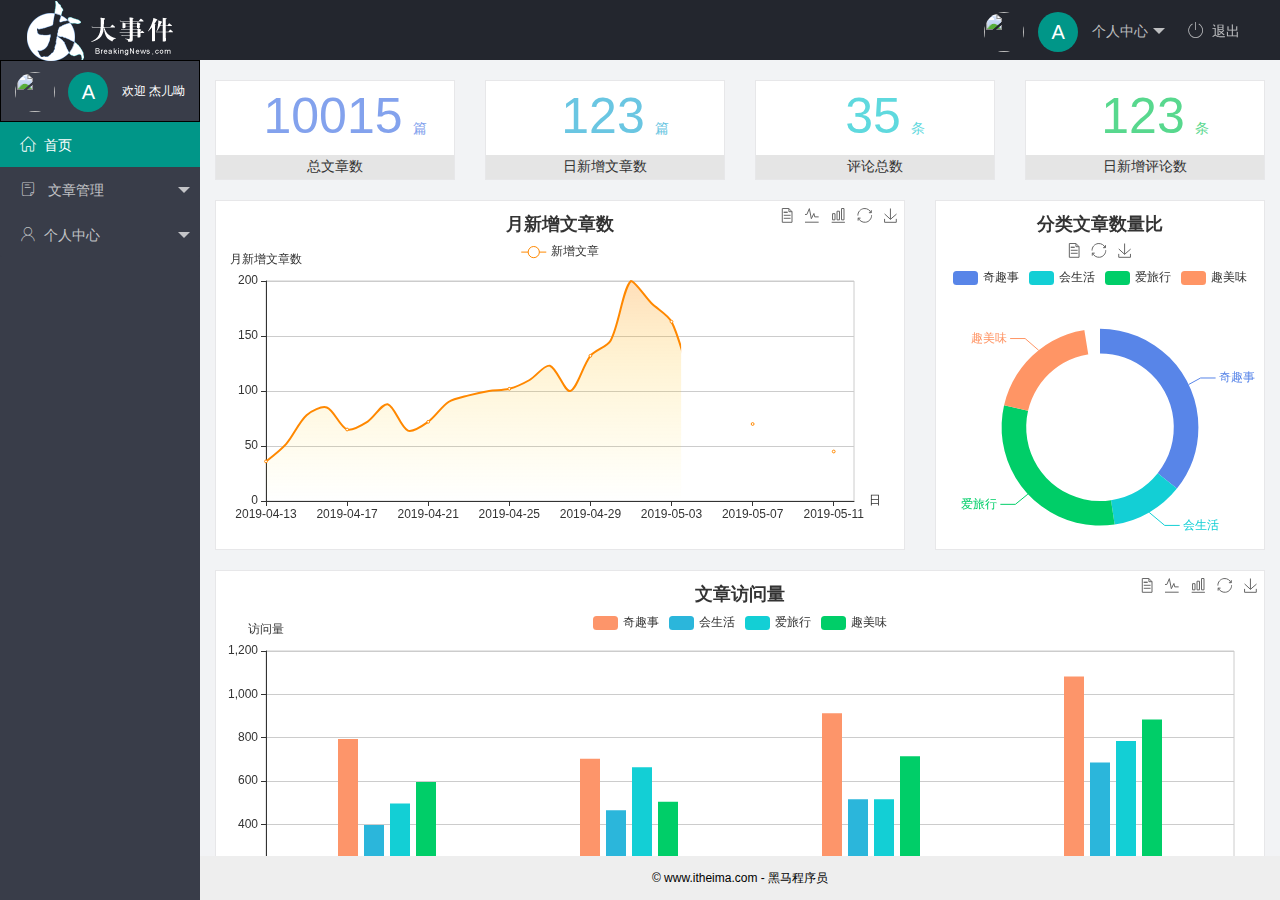
==== commit 191357d2: "个人中心功能完成" ====
--- a/index.html
+++ b/index.html
@@ -28,9 +28,9 @@
             个人中心
           </a>
           <dl class="layui-nav-child">
-            <dd><a href="">基本资料</a></dd>
-            <dd><a href="">更换头像</a></dd>
-            <dd><a href="">重置密码</a></dd>
+            <dd><a href="/user/user_info.html" target="fm">基本资料</a></dd>
+            <dd><a href="/user/user_avatar.html" target="fm">更换头像</a></dd>
+            <dd><a href="/user/user_pwd.html" target="fm">重置密码</a></dd>
           </dl>
         </li>
         <li class="layui-nav-item"><a href="javascript:;" id="btnLogout">
@@ -47,9 +47,9 @@
           <span id="welcome">欢迎 杰儿呦</span>
         </div>
         <!-- 左侧导航区域（可配合layui已有的垂直导航） -->
-        <ul class="layui-nav layui-nav-tree" lay-filter="test">
+        <ul class="layui-nav layui-nav-tree" lay-shrink="all">
           <li class="layui-nav-item layui-this">
-            <a href=""><span class="iconfont icon-home"></span>首页</a>
+            <a href="/home/dashboard.html" target="fm"><span class="iconfont icon-home"></span>首页</a>
           </li>
           <li class="layui-nav-item  ">
             <a class="" href="javascript:;">
@@ -68,11 +68,11 @@
             <a href="javascript:;">
               <span class="iconfont icon-user"></span>个人中心</a>
             <dl class="layui-nav-child">
-              <dd><a href="javascript:;">
+              <dd><a href="/user/user_info.html" target="fm">
                   <i class="layui-icon layui-icon-app"></i>基本资料</a></dd>
-              <dd><a href="javascript:;">
+              <dd><a href="/user/user_avatar.html" target="fm">
                   <i class="layui-icon layui-icon-app"></i>更换头像</a></dd>
-              <dd><a href="javascript:;">
+              <dd><a href="/user/user_pwd.html" target="fm">
                   <i class="layui-icon layui-icon-app"></i>重置密码</a></dd>
             </dl>
           </li>
